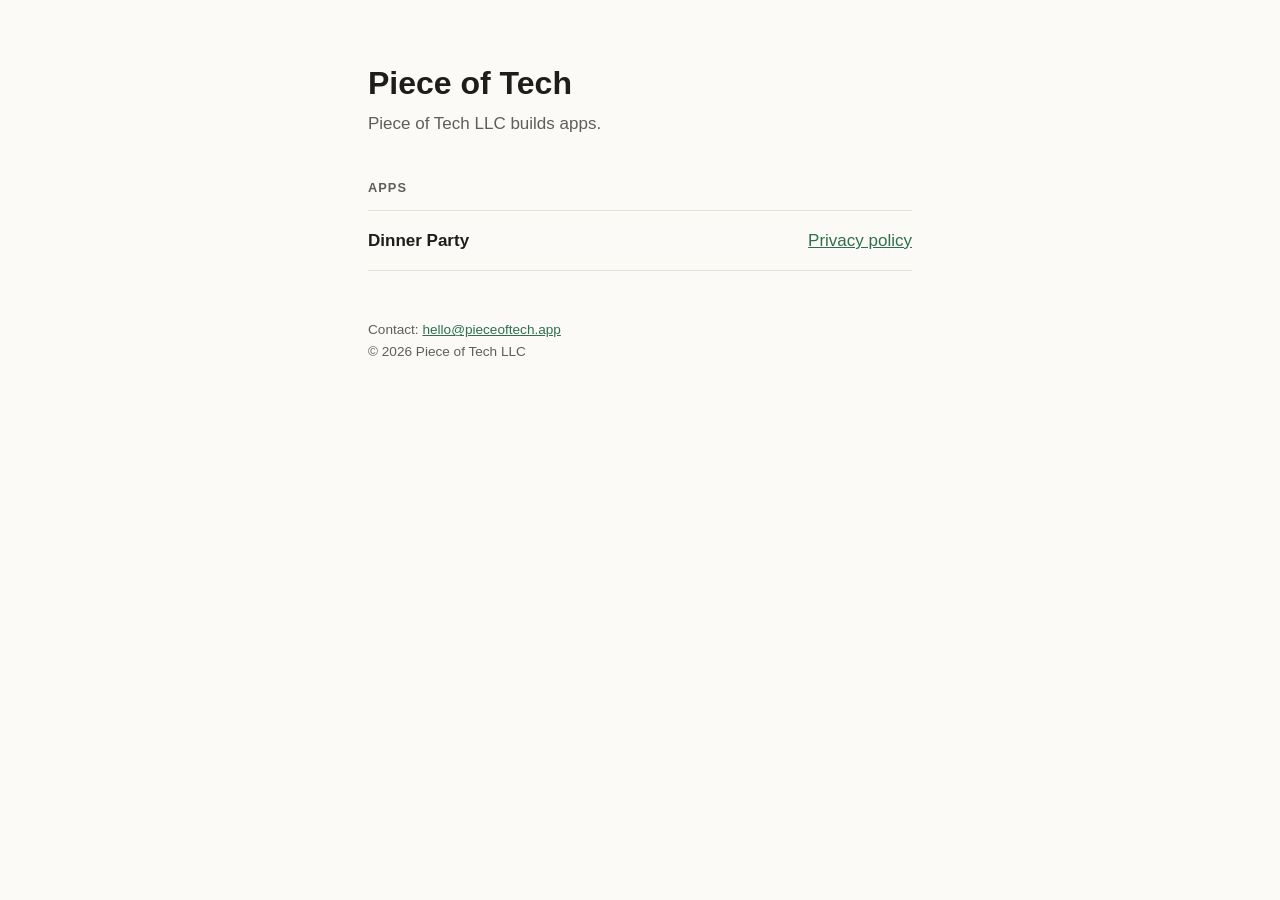
==== index.html @ d7f5ea50 "feat(site): add hello@ contact address Adds the general contact address to the footer now that the m" ====
<!doctype html>
<html lang="en">
<head>
<meta charset="utf-8">
<meta name="viewport" content="width=device-width, initial-scale=1">
<title>Piece of Tech</title>
<meta name="description" content="Piece of Tech LLC builds apps.">
<style>
  :root { --bg:#fbfaf7; --fg:#1d1d1b; --muted:#5f5e5a; --line:#e4e1d9; --accent:#2f6f4e; }
  @media (prefers-color-scheme: dark) {
    :root { --bg:#161715; --fg:#f1efe9; --muted:#a3a198; --line:#2b2c28; --accent:#7fc29c; }
  }
  * { box-sizing: border-box; }
  body { margin:0; background:var(--bg); color:var(--fg);
         font:17px/1.6 -apple-system, BlinkMacSystemFont, "Segoe UI", Roboto, sans-serif; }
  main { max-width:36rem; margin:0 auto; padding:4rem 1rem 3rem; }
  h1 { font-size:2rem; line-height:1.2; margin:0 0 .5rem; }
  p.lead { color:var(--muted); margin:0 0 2.5rem; }
  h2 { font-size:.8rem; letter-spacing:.08em; text-transform:uppercase; color:var(--muted); margin:0 0 .75rem; }
  ul { list-style:none; margin:0; padding:0; border-top:1px solid var(--line); }
  li { padding:1rem 0; border-bottom:1px solid var(--line); display:flex; justify-content:space-between; gap:1rem; flex-wrap:wrap; }
  a { color:var(--accent); }
  .name { font-weight:600; }
  footer { margin-top:3rem; color:var(--muted); font-size:.85rem; }
</style>
</head>
<body>
<main>
  <h1>Piece of Tech</h1>
  <p class="lead">Piece of Tech LLC builds apps.</p>
  <h2>Apps</h2>
  <ul>
    <li><span class="name">Dinner Party</span> <a href="/dinner-party/">Privacy policy</a></li>
  </ul>
  <footer>Contact: <a href="mailto:hello@pieceoftech.app">hello@pieceoftech.app</a><br>&copy; 2026 Piece of Tech LLC</footer>
</main>
</body>
</html>
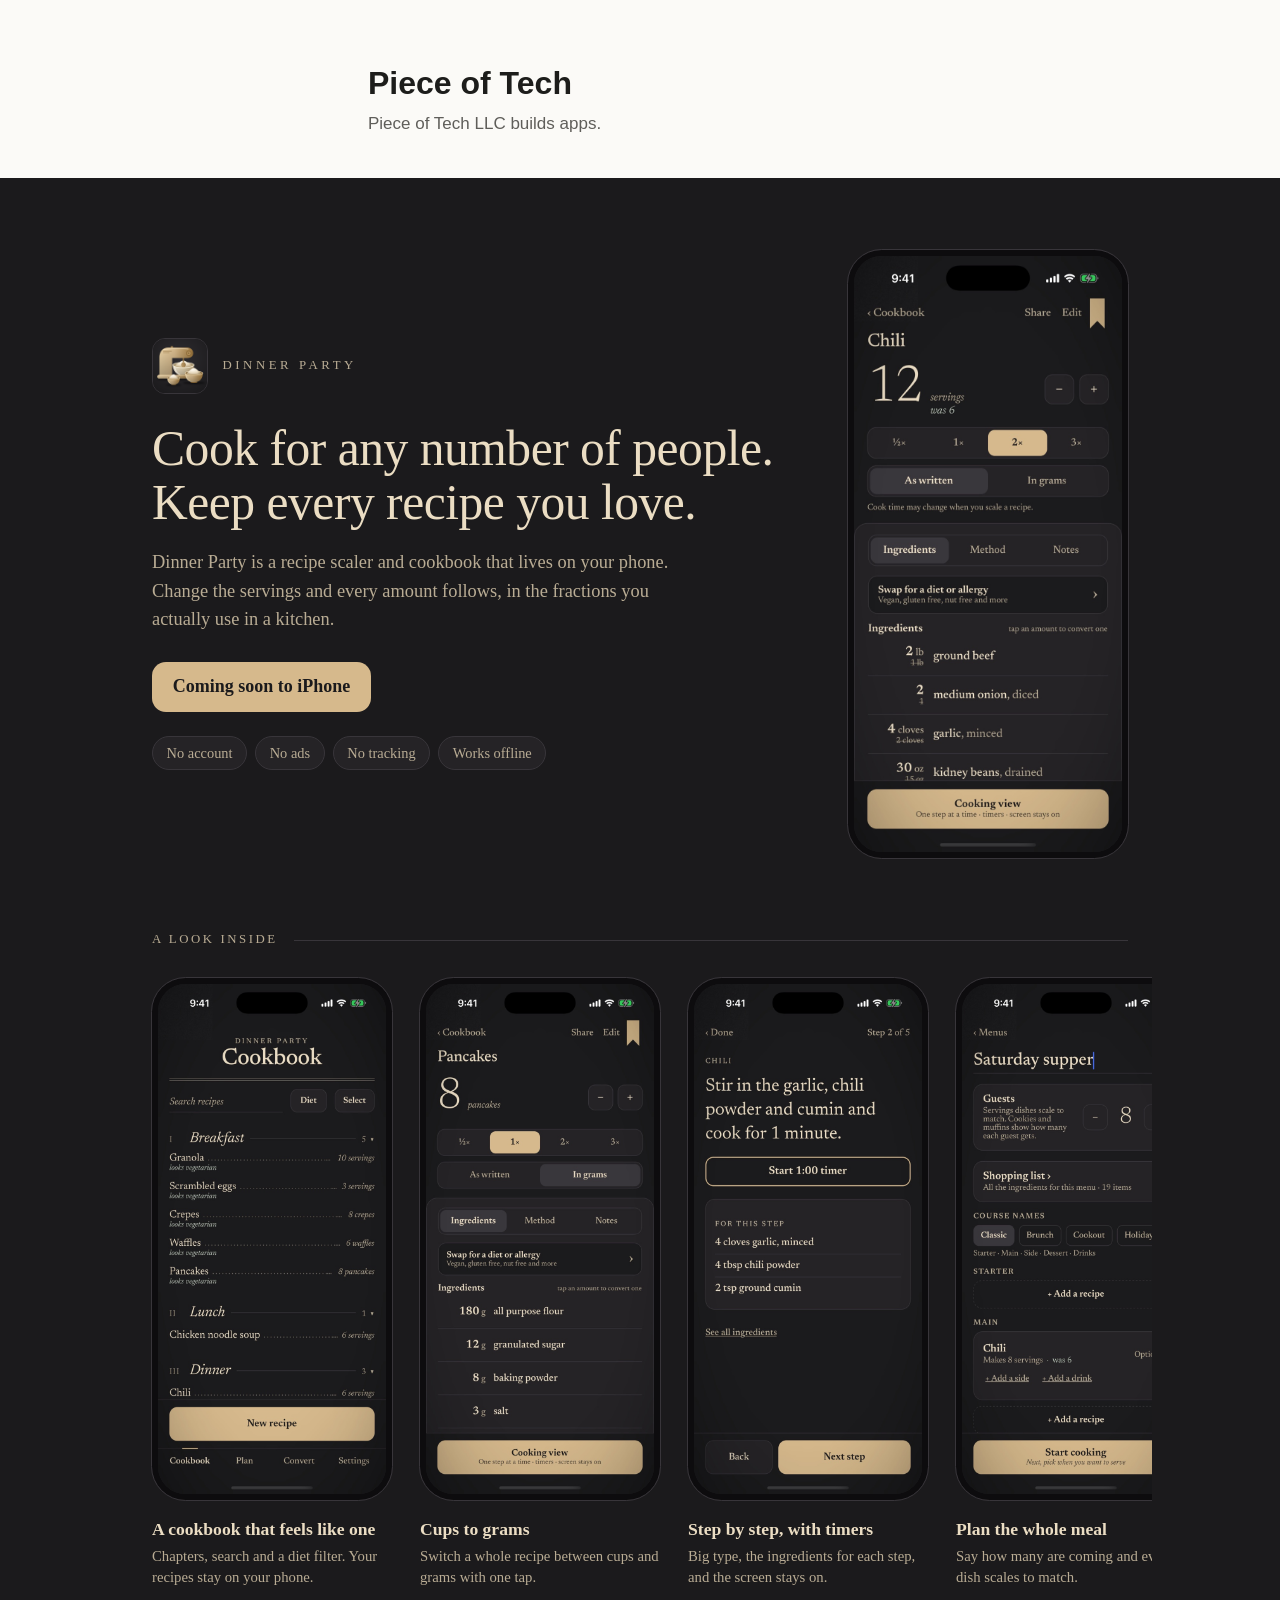
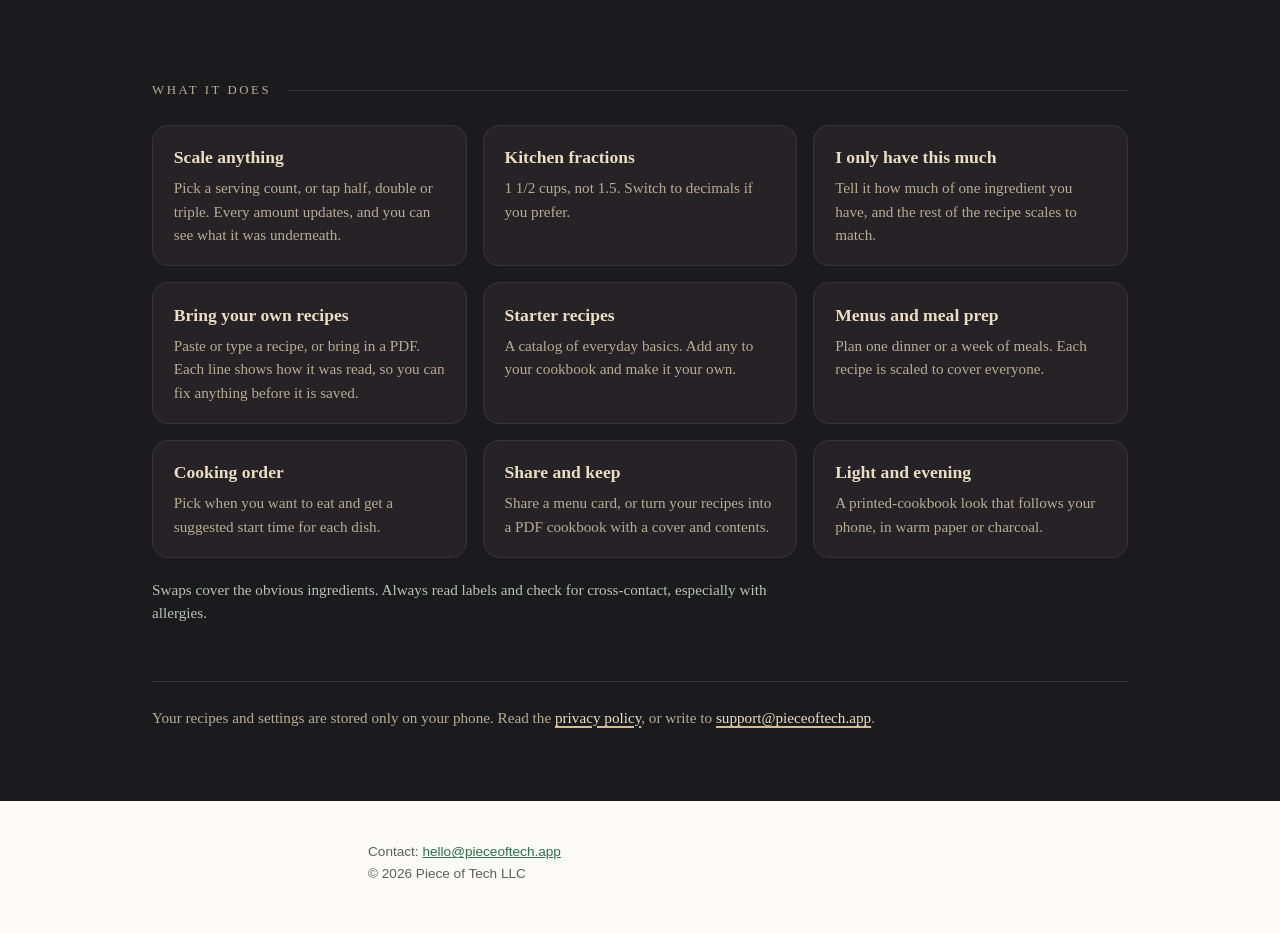
==== commit c20e43a5: "feat(site): add Dinner Party showcase section Give the app a proper home on the front page ahead of " ====
--- a/index.html
+++ b/index.html
@@ -4,7 +4,7 @@
 <meta charset="utf-8">
 <meta name="viewport" content="width=device-width, initial-scale=1">
 <title>Piece of Tech</title>
-<meta name="description" content="Piece of Tech LLC builds apps.">
+<meta name="description" content="Piece of Tech LLC builds apps. Dinner Party is a recipe scaler and cookbook for iPhone, coming soon.">
 <style>
   :root { --bg:#fbfaf7; --fg:#1d1d1b; --muted:#5f5e5a; --line:#e4e1d9; --accent:#2f6f4e; }
   @media (prefers-color-scheme: dark) {
@@ -13,26 +13,147 @@
   * { box-sizing: border-box; }
   body { margin:0; background:var(--bg); color:var(--fg);
          font:17px/1.6 -apple-system, BlinkMacSystemFont, "Segoe UI", Roboto, sans-serif; }
-  main { max-width:36rem; margin:0 auto; padding:4rem 1rem 3rem; }
+  .wrap { max-width:36rem; margin:0 auto; padding:0 1rem; }
+  header.wrap { padding-top:4rem; padding-bottom:2.5rem; }
   h1 { font-size:2rem; line-height:1.2; margin:0 0 .5rem; }
-  p.lead { color:var(--muted); margin:0 0 2.5rem; }
-  h2 { font-size:.8rem; letter-spacing:.08em; text-transform:uppercase; color:var(--muted); margin:0 0 .75rem; }
-  ul { list-style:none; margin:0; padding:0; border-top:1px solid var(--line); }
-  li { padding:1rem 0; border-bottom:1px solid var(--line); display:flex; justify-content:space-between; gap:1rem; flex-wrap:wrap; }
+  p.lead { color:var(--muted); margin:0; }
   a { color:var(--accent); }
-  .name { font-weight:600; }
-  footer { margin-top:3rem; color:var(--muted); font-size:.85rem; }
+  footer.wrap { padding-top:2.5rem; padding-bottom:3rem; color:var(--muted); font-size:.85rem; }
+
+  /* Dinner Party showcase. Always the app's evening palette, to match the screenshots. */
+  .dp { --dp-bg:#1B1A1C; --dp-panel:#252326; --dp-border:#38353A; --dp-ink:#EBDDC3;
+        --dp-muted:#B9AC94; --dp-accent:#D6B98C; --dp-sage:#B7C4B5;
+        background:var(--dp-bg); color:var(--dp-ink);
+        font-family:Newsreader, "Iowan Old Style", "Palatino Linotype", Palatino, Georgia, serif;
+        font-size:18px; line-height:1.55; }
+  .dp-inner { max-width:64rem; margin:0 auto; padding:4.5rem 1.5rem; }
+  .dp a { color:var(--dp-ink); text-decoration-color:var(--dp-accent); text-decoration-thickness:2px; text-underline-offset:3px; }
+  .dp a:focus-visible { outline:2px solid var(--dp-accent); outline-offset:3px; border-radius:3px; }
+
+  .dp-hero { display:grid; grid-template-columns:minmax(0,1fr) auto; gap:3.5rem; align-items:center; }
+  .dp-brand { display:flex; align-items:center; gap:.9rem; margin:0 0 1.75rem; }
+  .dp-brand img { width:56px; height:56px; border-radius:13px; border:1px solid var(--dp-border); display:block; }
+  .dp-brand span { font-size:.8rem; letter-spacing:.28em; text-transform:uppercase; color:var(--dp-muted); }
+  .dp h2 { font-size:clamp(2.1rem, 5vw, 3.1rem); line-height:1.1; font-weight:500; letter-spacing:-.01em; margin:0 0 1.1rem; text-wrap:balance; }
+  .dp-dek { font-size:1.15rem; color:var(--dp-muted); margin:0 0 1.75rem; max-width:34rem; }
+  .dp-soon { display:inline-block; background:var(--dp-accent); color:var(--dp-bg); font-weight:600;
+             border-radius:14px; padding:.7rem 1.3rem; margin:0 0 1.5rem; }
+  .dp-facts { list-style:none; margin:0; padding:0; display:flex; flex-wrap:wrap; gap:.5rem; }
+  .dp-facts li { border:1px solid var(--dp-border); background:var(--dp-panel); border-radius:999px;
+                 padding:.3rem .85rem; font-size:.9rem; color:var(--dp-muted); }
+
+  .phone { margin:0; }
+  .phone img { display:block; width:100%; height:auto; aspect-ratio:720/1565;
+               border-radius:2.1rem; border:6px solid #0d0c0e; outline:1px solid var(--dp-border); background:#0d0c0e; }
+  .dp-hero .phone { width:17.5rem; }
+
+  .dp h3 { font-size:.8rem; letter-spacing:.2em; text-transform:uppercase; font-weight:500; color:var(--dp-muted);
+           margin:4.5rem 0 1.5rem; display:flex; align-items:center; gap:1rem; }
+  .dp h3::after { content:""; flex:1; height:1px; background:var(--dp-border); }
+
+  .dp-shots { display:flex; gap:1.75rem; overflow-x:auto; scroll-snap-type:x mandatory;
+              margin:0 -1.5rem; padding:.25rem 1.5rem 1.25rem; scrollbar-color:var(--dp-border) transparent; }
+  .dp-shots .phone { flex:0 0 15rem; scroll-snap-align:center; }
+  .dp-shots figcaption { margin-top:1rem; }
+  .dp-shots strong { display:block; font-weight:600; font-size:1.1rem; }
+  .dp-shots small { display:block; color:var(--dp-muted); font-size:.92rem; line-height:1.45; margin-top:.2rem; }
+
+  .dp-grid { display:grid; grid-template-columns:repeat(auto-fit, minmax(16rem, 1fr)); gap:1rem; }
+  .dp-card { background:var(--dp-panel); border:1px solid var(--dp-border); border-radius:16px; padding:1.15rem 1.3rem; }
+  .dp-card h4 { font-size:1.1rem; font-weight:600; margin:0 0 .3rem; }
+  .dp-card p { margin:0; color:var(--dp-muted); font-size:.95rem; }
+  .dp-note { color:var(--dp-sage); font-size:.95rem; margin:1.25rem 0 0; max-width:40rem; }
+  .dp-foot { margin:3.5rem 0 0; padding-top:1.5rem; border-top:1px solid var(--dp-border); color:var(--dp-muted); font-size:.95rem; }
+
+  @media (max-width: 760px) {
+    .dp-inner { padding:3.25rem 1.25rem; }
+    .dp-hero { grid-template-columns:1fr; gap:2.5rem; }
+    .dp-hero .phone { width:min(17rem, 78%); margin:0 auto; }
+    .dp-shots { margin:0 -1.25rem; padding-left:1.25rem; padding-right:1.25rem; gap:1.25rem; }
+    .dp-shots .phone { flex-basis:13.5rem; }
+    .dp h3 { margin-top:3.5rem; }
+  }
 </style>
 </head>
 <body>
-<main>
+<header class="wrap">
   <h1>Piece of Tech</h1>
   <p class="lead">Piece of Tech LLC builds apps.</p>
-  <h2>Apps</h2>
-  <ul>
-    <li><span class="name">Dinner Party</span> <a href="/dinner-party/">Privacy policy</a></li>
-  </ul>
-  <footer>Contact: <a href="mailto:hello@pieceoftech.app">hello@pieceoftech.app</a><br>&copy; 2026 Piece of Tech LLC</footer>
-</main>
+</header>
+
+<section class="dp" id="dinner-party" aria-labelledby="dp-title">
+  <div class="dp-inner">
+    <div class="dp-hero">
+      <div>
+        <p class="dp-brand"><img src="assets/dinner-party/icon.png" alt="" width="56" height="56"><span>Dinner Party</span></p>
+        <h2 id="dp-title">Cook for any number of people. Keep every recipe you love.</h2>
+        <p class="dp-dek">Dinner Party is a recipe scaler and cookbook that lives on your phone. Change the servings and every amount follows, in the fractions you actually use in a kitchen.</p>
+        <p class="dp-soon">Coming soon to iPhone</p>
+        <ul class="dp-facts">
+          <li>No account</li>
+          <li>No ads</li>
+          <li>No tracking</li>
+          <li>Works offline</li>
+        </ul>
+      </div>
+      <figure class="phone">
+        <img src="assets/dinner-party/02-scale.jpg" width="720" height="1565"
+             alt="A chili recipe doubled from 6 to 12 servings. Each ingredient shows its new amount with the original amount underneath.">
+      </figure>
+    </div>
+
+    <h3>A look inside</h3>
+    <div class="dp-shots" tabindex="0" role="group" aria-label="Dinner Party screenshots">
+      <figure class="phone">
+        <img loading="lazy" src="assets/dinner-party/01-cookbook.jpg" width="720" height="1565"
+             alt="The Cookbook screen with chapters for Breakfast, Lunch and Dinner and the recipes in each.">
+        <figcaption><strong>A cookbook that feels like one</strong><small>Chapters, search and a diet filter. Your recipes stay on your phone.</small></figcaption>
+      </figure>
+      <figure class="phone">
+        <img loading="lazy" src="assets/dinner-party/03-grams.jpg" width="720" height="1565"
+             alt="A pancake recipe shown in grams: 180 g all purpose flour, 12 g granulated sugar, 8 g baking powder.">
+        <figcaption><strong>Cups to grams</strong><small>Switch a whole recipe between cups and grams with one tap.</small></figcaption>
+      </figure>
+      <figure class="phone">
+        <img loading="lazy" src="assets/dinner-party/04-cook.jpg" width="720" height="1565"
+             alt="Cooking view on step 2 of 5, in large type, with a button to start a one minute timer and the ingredients for that step.">
+        <figcaption><strong>Step by step, with timers</strong><small>Big type, the ingredients for each step, and the screen stays on.</small></figcaption>
+      </figure>
+      <figure class="phone">
+        <img loading="lazy" src="assets/dinner-party/05-menu.jpg" width="720" height="1565"
+             alt="A menu called Saturday supper set for 8 guests, with chili scaled up from 6 servings.">
+        <figcaption><strong>Plan the whole meal</strong><small>Say how many are coming and every dish scales to match.</small></figcaption>
+      </figure>
+      <figure class="phone">
+        <img loading="lazy" src="assets/dinner-party/06-shopping.jpg" width="720" height="1565"
+             alt="A shopping list of 19 items for 8 guests, grouped by aisle, with two items ticked off.">
+        <figcaption><strong>One shopping list</strong><small>Every dish combined and sorted by aisle, with ticks.</small></figcaption>
+      </figure>
+      <figure class="phone">
+        <img loading="lazy" src="assets/dinner-party/07-swaps.jpg" width="720" height="1565"
+             alt="The swap screen with diets such as vegan and gluten free, common allergies, and a reminder to always read labels.">
+        <figcaption><strong>Swaps for diets and allergies</strong><small>Pick a diet or an allergy, then choose each replacement yourself.</small></figcaption>
+      </figure>
+    </div>
+
+    <h3>What it does</h3>
+    <div class="dp-grid">
+      <div class="dp-card"><h4>Scale anything</h4><p>Pick a serving count, or tap half, double or triple. Every amount updates, and you can see what it was underneath.</p></div>
+      <div class="dp-card"><h4>Kitchen fractions</h4><p>1 1/2 cups, not 1.5. Switch to decimals if you prefer.</p></div>
+      <div class="dp-card"><h4>I only have this much</h4><p>Tell it how much of one ingredient you have, and the rest of the recipe scales to match.</p></div>
+      <div class="dp-card"><h4>Bring your own recipes</h4><p>Paste or type a recipe, or bring in a PDF. Each line shows how it was read, so you can fix anything before it is saved.</p></div>
+      <div class="dp-card"><h4>Starter recipes</h4><p>A catalog of everyday basics. Add any to your cookbook and make it your own.</p></div>
+      <div class="dp-card"><h4>Menus and meal prep</h4><p>Plan one dinner or a week of meals. Each recipe is scaled to cover everyone.</p></div>
+      <div class="dp-card"><h4>Cooking order</h4><p>Pick when you want to eat and get a suggested start time for each dish.</p></div>
+      <div class="dp-card"><h4>Share and keep</h4><p>Share a menu card, or turn your recipes into a PDF cookbook with a cover and contents.</p></div>
+      <div class="dp-card"><h4>Light and evening</h4><p>A printed-cookbook look that follows your phone, in warm paper or charcoal.</p></div>
+    </div>
+    <p class="dp-note">Swaps cover the obvious ingredients. Always read labels and check for cross-contact, especially with allergies.</p>
+
+    <p class="dp-foot">Your recipes and settings are stored only on your phone. Read the <a href="/dinner-party/">privacy policy</a>, or write to <a href="mailto:support@pieceoftech.app">support@pieceoftech.app</a>.</p>
+  </div>
+</section>
+
+<footer class="wrap">Contact: <a href="mailto:hello@pieceoftech.app">hello@pieceoftech.app</a><br>&copy; 2026 Piece of Tech LLC</footer>
 </body>
 </html>
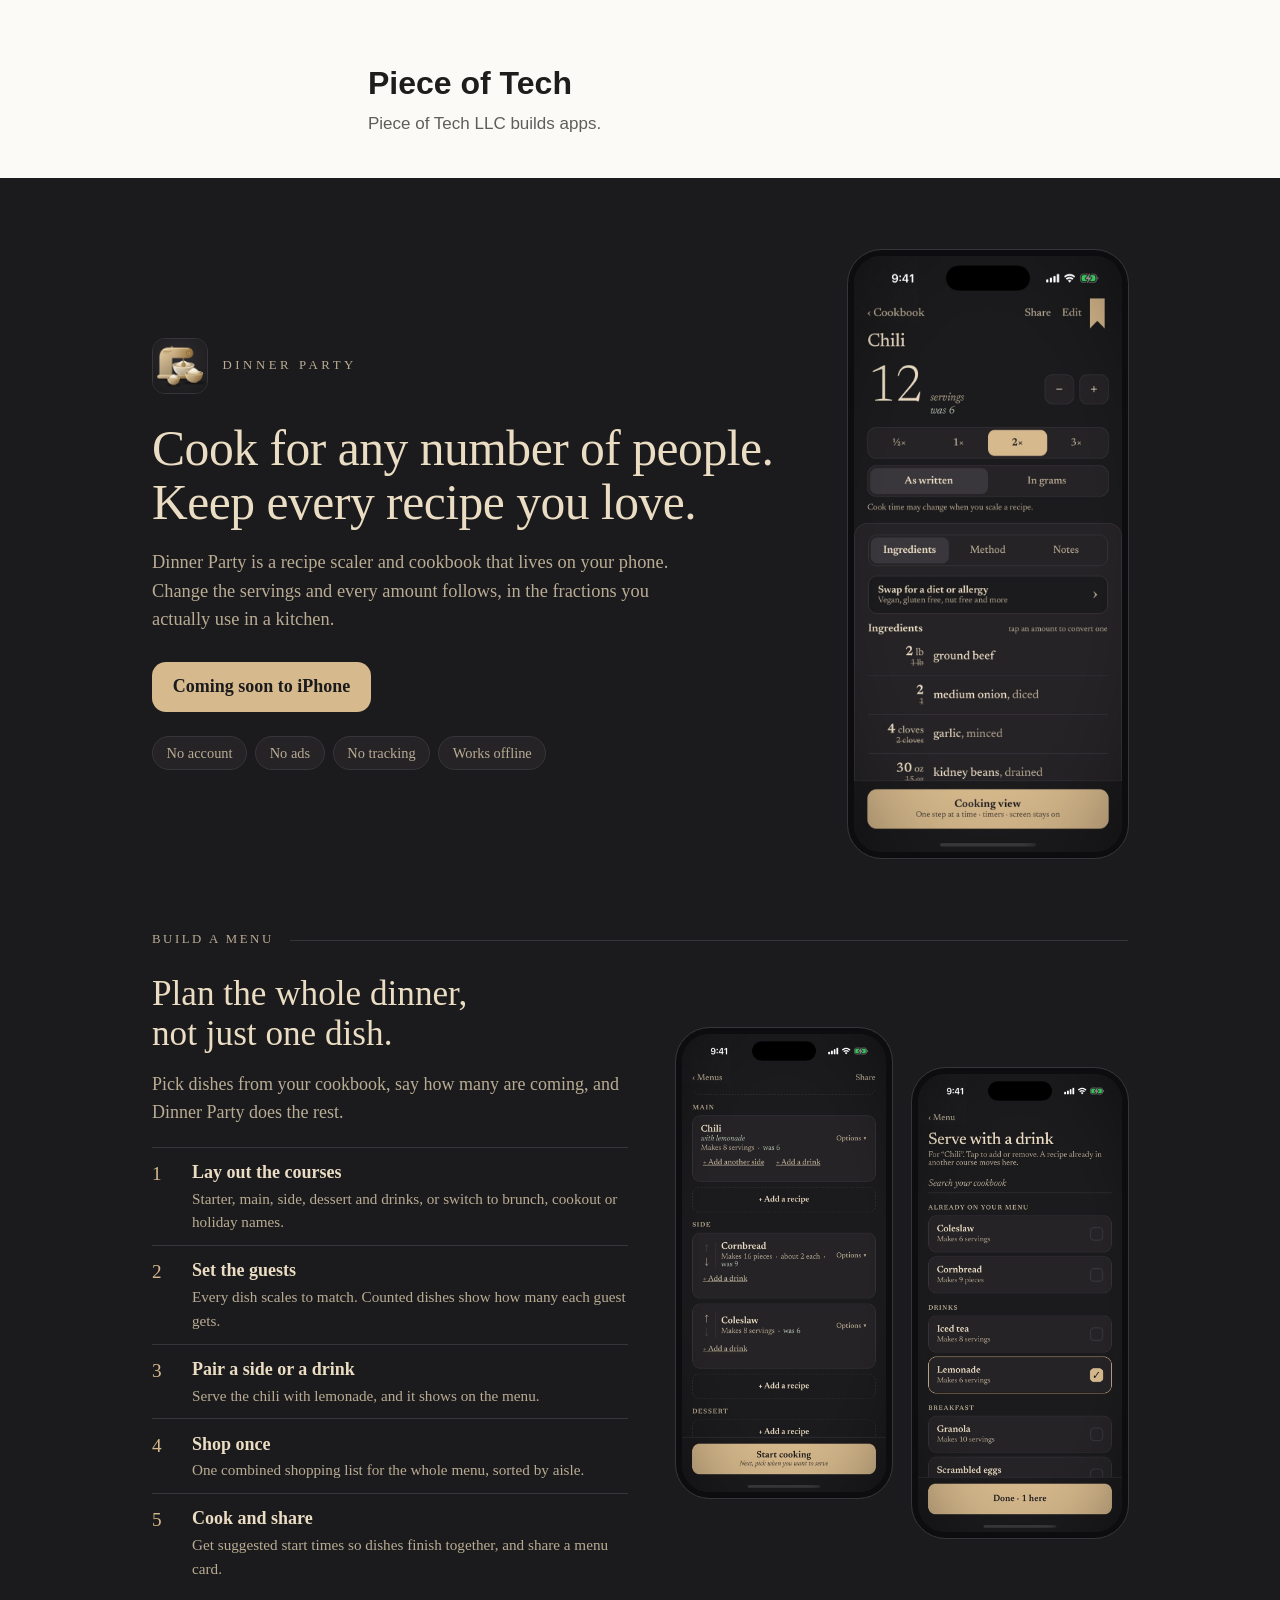
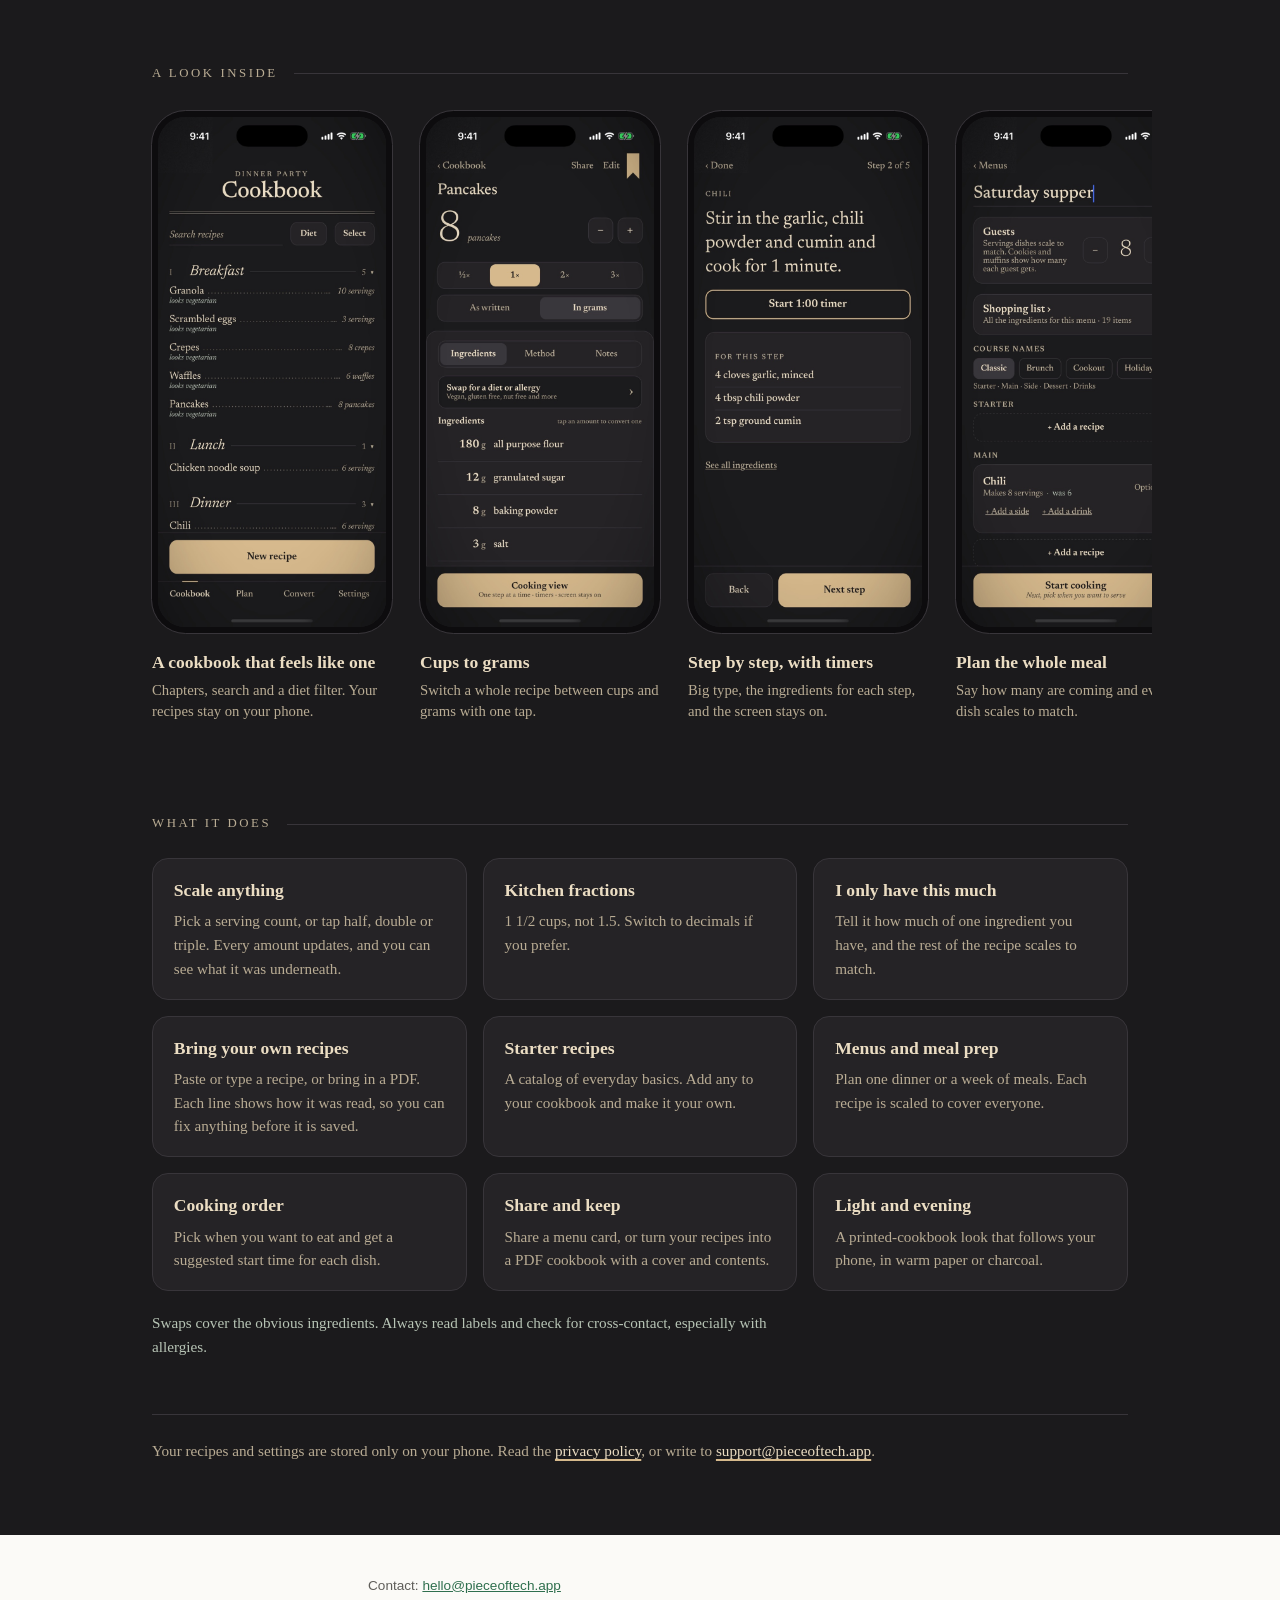
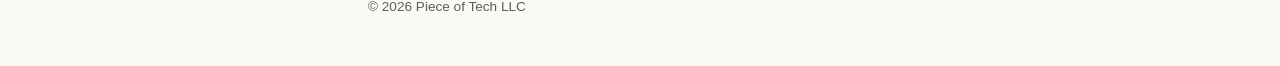
==== commit 2f9cacc6: "feat(site): spotlight menu building in the Dinner Party section Menu building is a headline feature," ====
--- a/index.html
+++ b/index.html
@@ -58,6 +58,23 @@
   .dp-shots strong { display:block; font-weight:600; font-size:1.1rem; }
   .dp-shots small { display:block; color:var(--dp-muted); font-size:.92rem; line-height:1.45; margin-top:.2rem; }
 
+  .dp-menu { display:grid; grid-template-columns:minmax(0,1fr) auto; gap:3rem; align-items:center; }
+  .dp-menu h4 { font-size:clamp(1.6rem, 3.5vw, 2.2rem); line-height:1.15; font-weight:500; margin:0 0 1rem; text-wrap:balance; }
+  .dp-menu p { color:var(--dp-muted); margin:0 0 1.25rem; max-width:32rem; }
+  .dp-menu ol { margin:0; padding:0; list-style:none; counter-reset:step; max-width:32rem; }
+  .dp-menu li { counter-increment:step; display:grid; grid-template-columns:2rem 1fr; gap:.5rem; padding:.7rem 0; border-top:1px solid var(--dp-border); }
+  .dp-menu li::before { content:counter(step); color:var(--dp-accent); font-size:1.2rem; }
+  .dp-menu li strong { font-weight:600; }
+  .dp-menu li span { display:block; color:var(--dp-muted); font-size:.95rem; }
+  .dp-menu-phones { display:flex; gap:1.25rem; }
+  .dp-menu-phones .phone { width:13.5rem; }
+  .dp-menu-phones .phone + .phone { margin-top:2.5rem; }
+  @media (max-width: 900px) {
+    .dp-menu { grid-template-columns:1fr; }
+    .dp-menu-phones { justify-content:center; }
+    .dp-menu-phones .phone { width:min(13.5rem, 46%); }
+  }
+
   .dp-grid { display:grid; grid-template-columns:repeat(auto-fit, minmax(16rem, 1fr)); gap:1rem; }
   .dp-card { background:var(--dp-panel); border:1px solid var(--dp-border); border-radius:16px; padding:1.15rem 1.3rem; }
   .dp-card h4 { font-size:1.1rem; font-weight:600; margin:0 0 .3rem; }
@@ -102,6 +119,31 @@
       </figure>
     </div>
 
+    <h3>Build a menu</h3>
+    <div class="dp-menu">
+      <div>
+        <h4>Plan the whole dinner, not just one dish.</h4>
+        <p>Pick dishes from your cookbook, say how many are coming, and Dinner Party does the rest.</p>
+        <ol>
+          <li><div><strong>Lay out the courses</strong><span>Starter, main, side, dessert and drinks, or switch to brunch, cookout or holiday names.</span></div></li>
+          <li><div><strong>Set the guests</strong><span>Every dish scales to match. Counted dishes show how many each guest gets.</span></div></li>
+          <li><div><strong>Pair a side or a drink</strong><span>Serve the chili with lemonade, and it shows on the menu.</span></div></li>
+          <li><div><strong>Shop once</strong><span>One combined shopping list for the whole menu, sorted by aisle.</span></div></li>
+          <li><div><strong>Cook and share</strong><span>Get suggested start times so dishes finish together, and share a menu card.</span></div></li>
+        </ol>
+      </div>
+      <div class="dp-menu-phones">
+        <figure class="phone">
+          <img loading="lazy" src="assets/dinner-party/08-courses.jpg" width="720" height="1565"
+               alt="A menu with chili served with lemonade as the main, and cornbread and coleslaw as sides, each scaled for 8 guests.">
+        </figure>
+        <figure class="phone">
+          <img loading="lazy" src="assets/dinner-party/09-pair.jpg" width="720" height="1565"
+               alt="The Serve with a drink screen for chili, with lemonade ticked.">
+        </figure>
+      </div>
+    </div>
+
     <h3>A look inside</h3>
     <div class="dp-shots" tabindex="0" role="group" aria-label="Dinner Party screenshots">
       <figure class="phone">
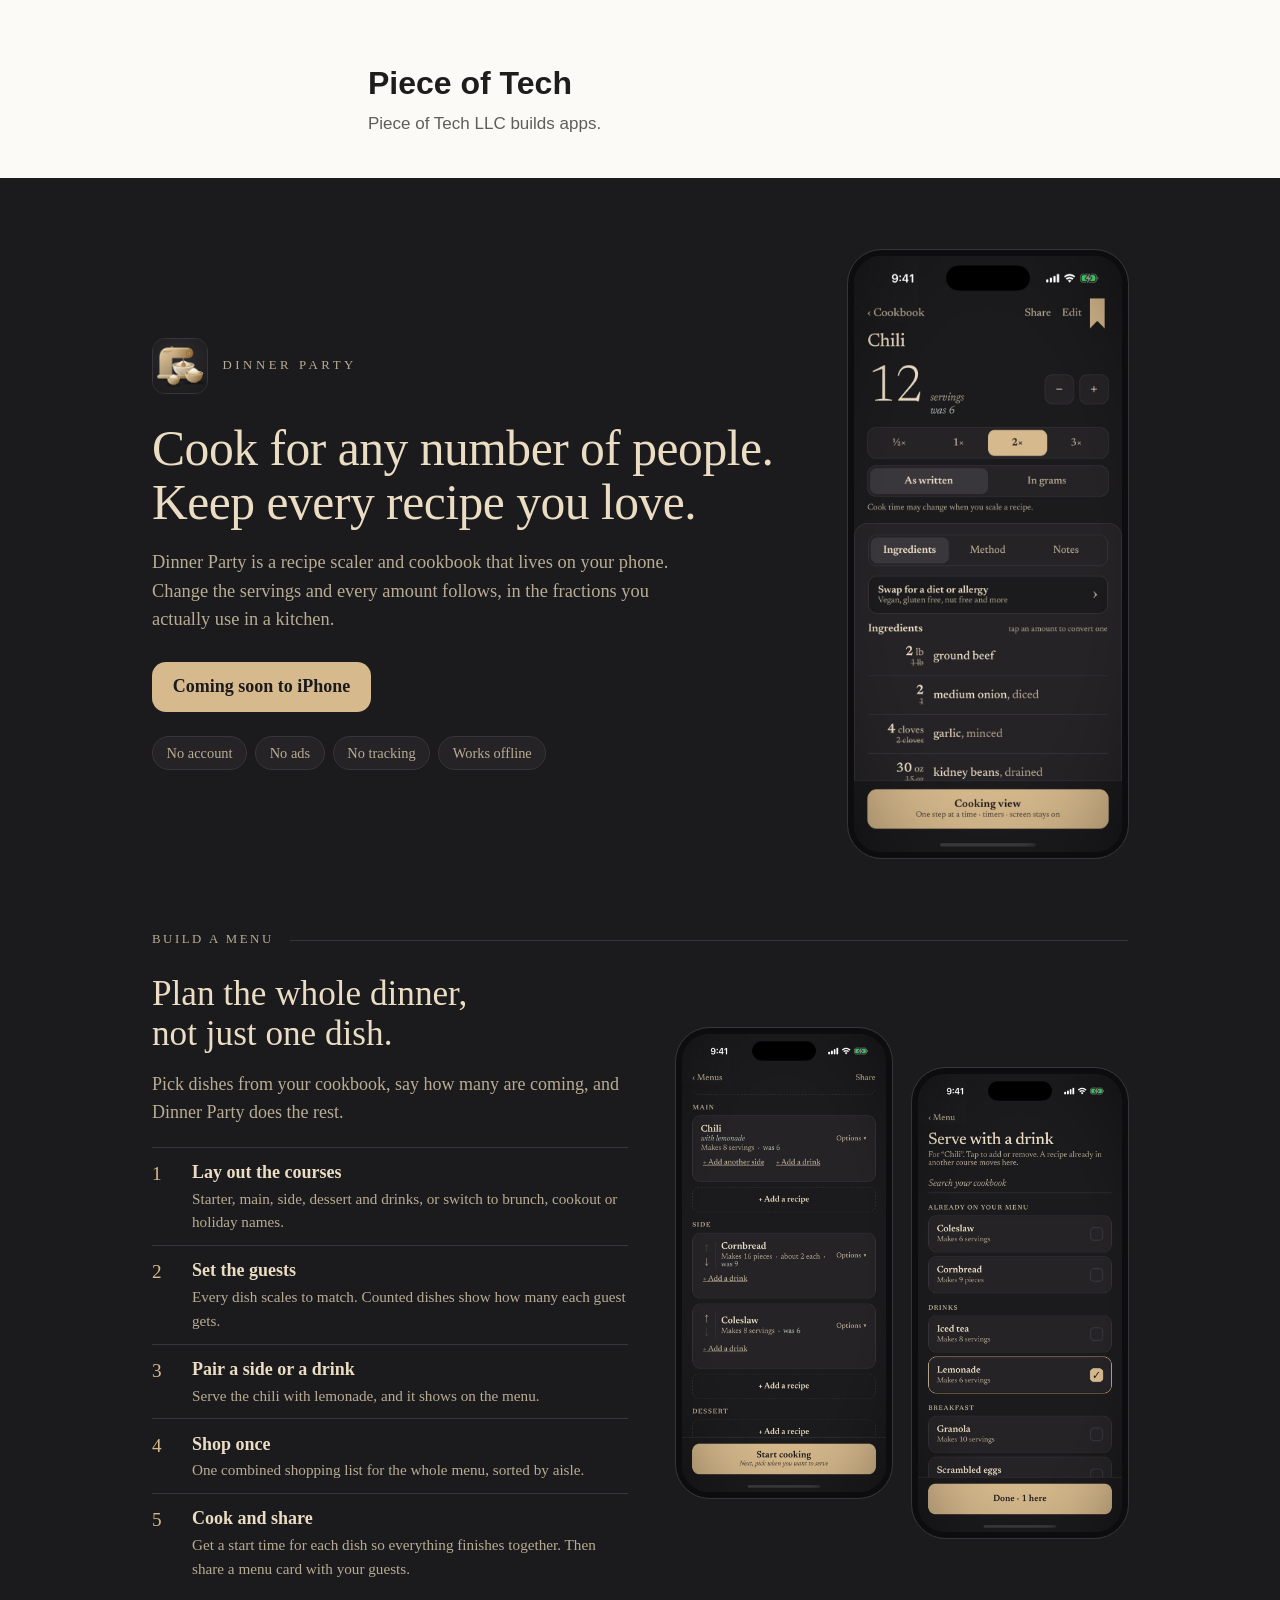
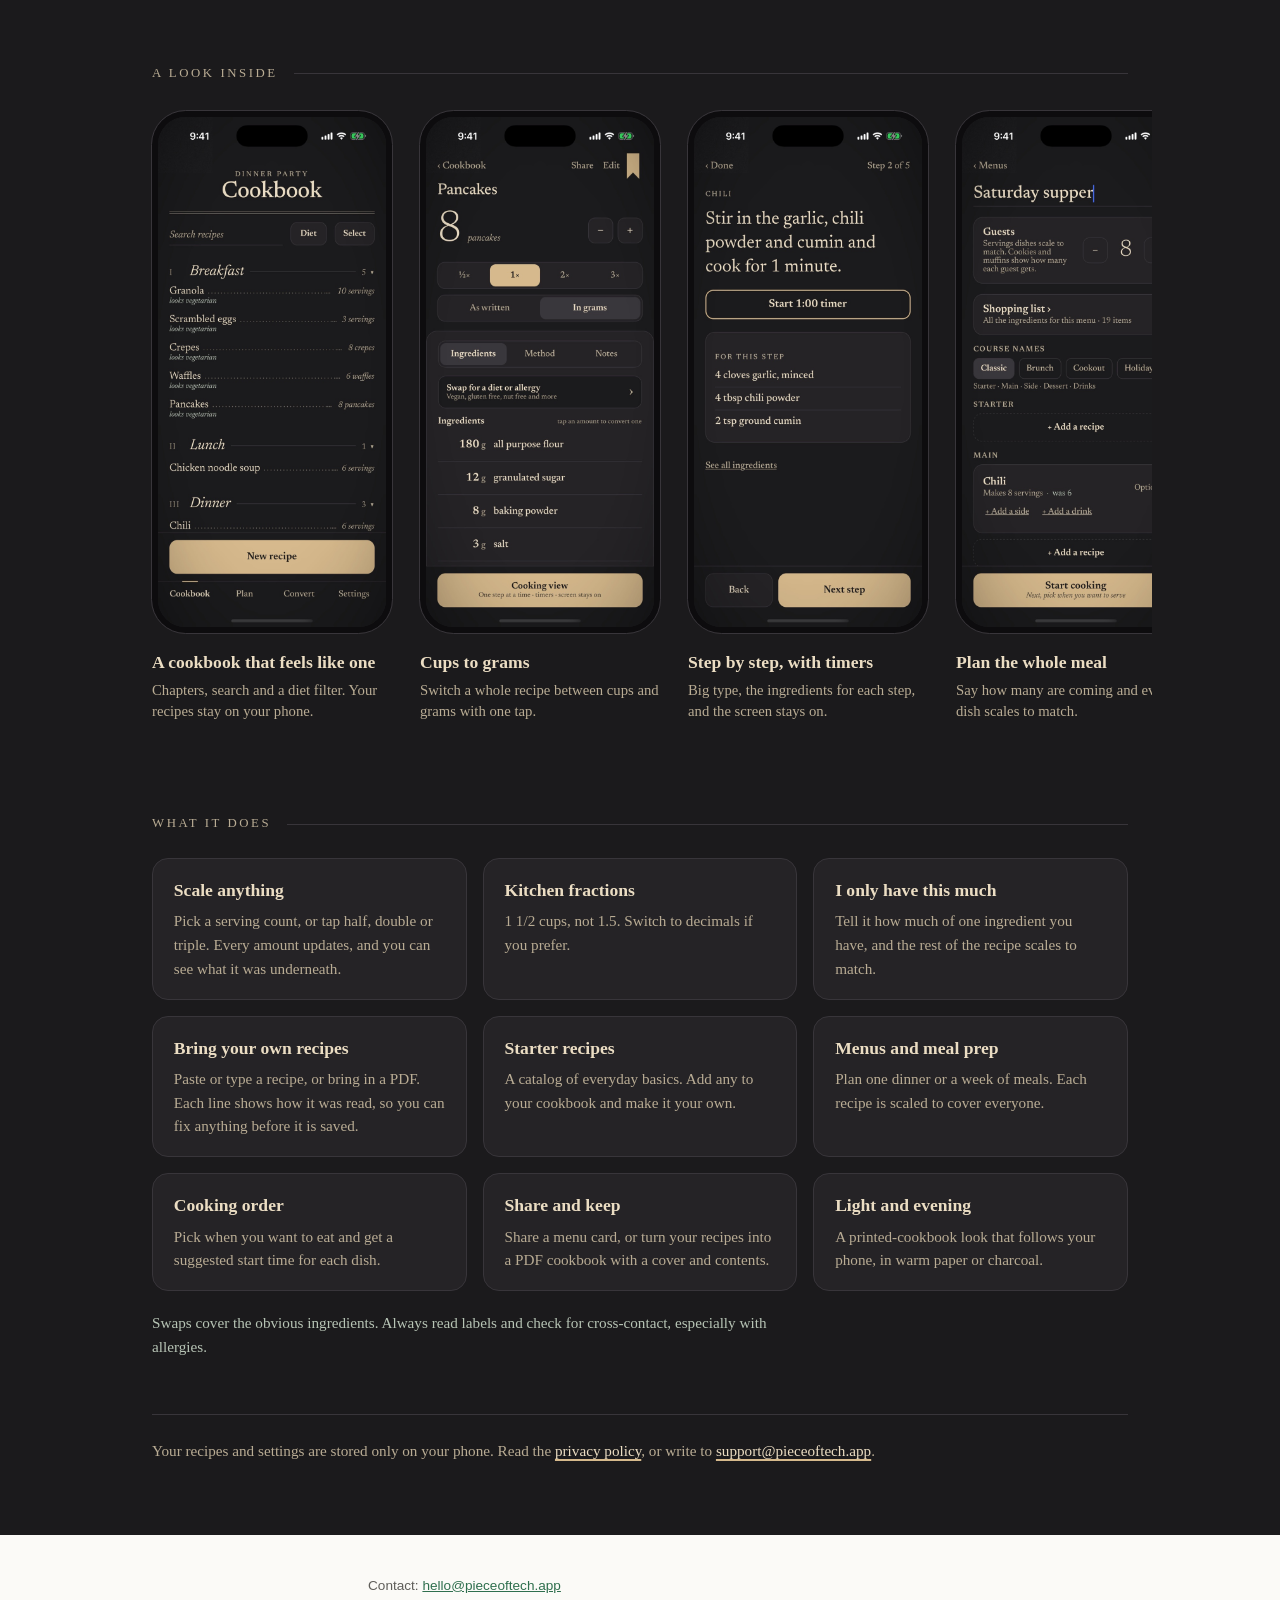
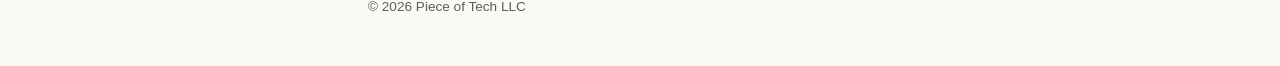
==== commit 3b13ab8f: "fix(site): reword the cook and share step so it reads clearly The comma made it sound like the dishe" ====
--- a/index.html
+++ b/index.html
@@ -129,7 +129,7 @@
           <li><div><strong>Set the guests</strong><span>Every dish scales to match. Counted dishes show how many each guest gets.</span></div></li>
           <li><div><strong>Pair a side or a drink</strong><span>Serve the chili with lemonade, and it shows on the menu.</span></div></li>
           <li><div><strong>Shop once</strong><span>One combined shopping list for the whole menu, sorted by aisle.</span></div></li>
-          <li><div><strong>Cook and share</strong><span>Get suggested start times so dishes finish together, and share a menu card.</span></div></li>
+          <li><div><strong>Cook and share</strong><span>Get a start time for each dish so everything finishes together. Then share a menu card with your guests.</span></div></li>
         </ol>
       </div>
       <div class="dp-menu-phones">
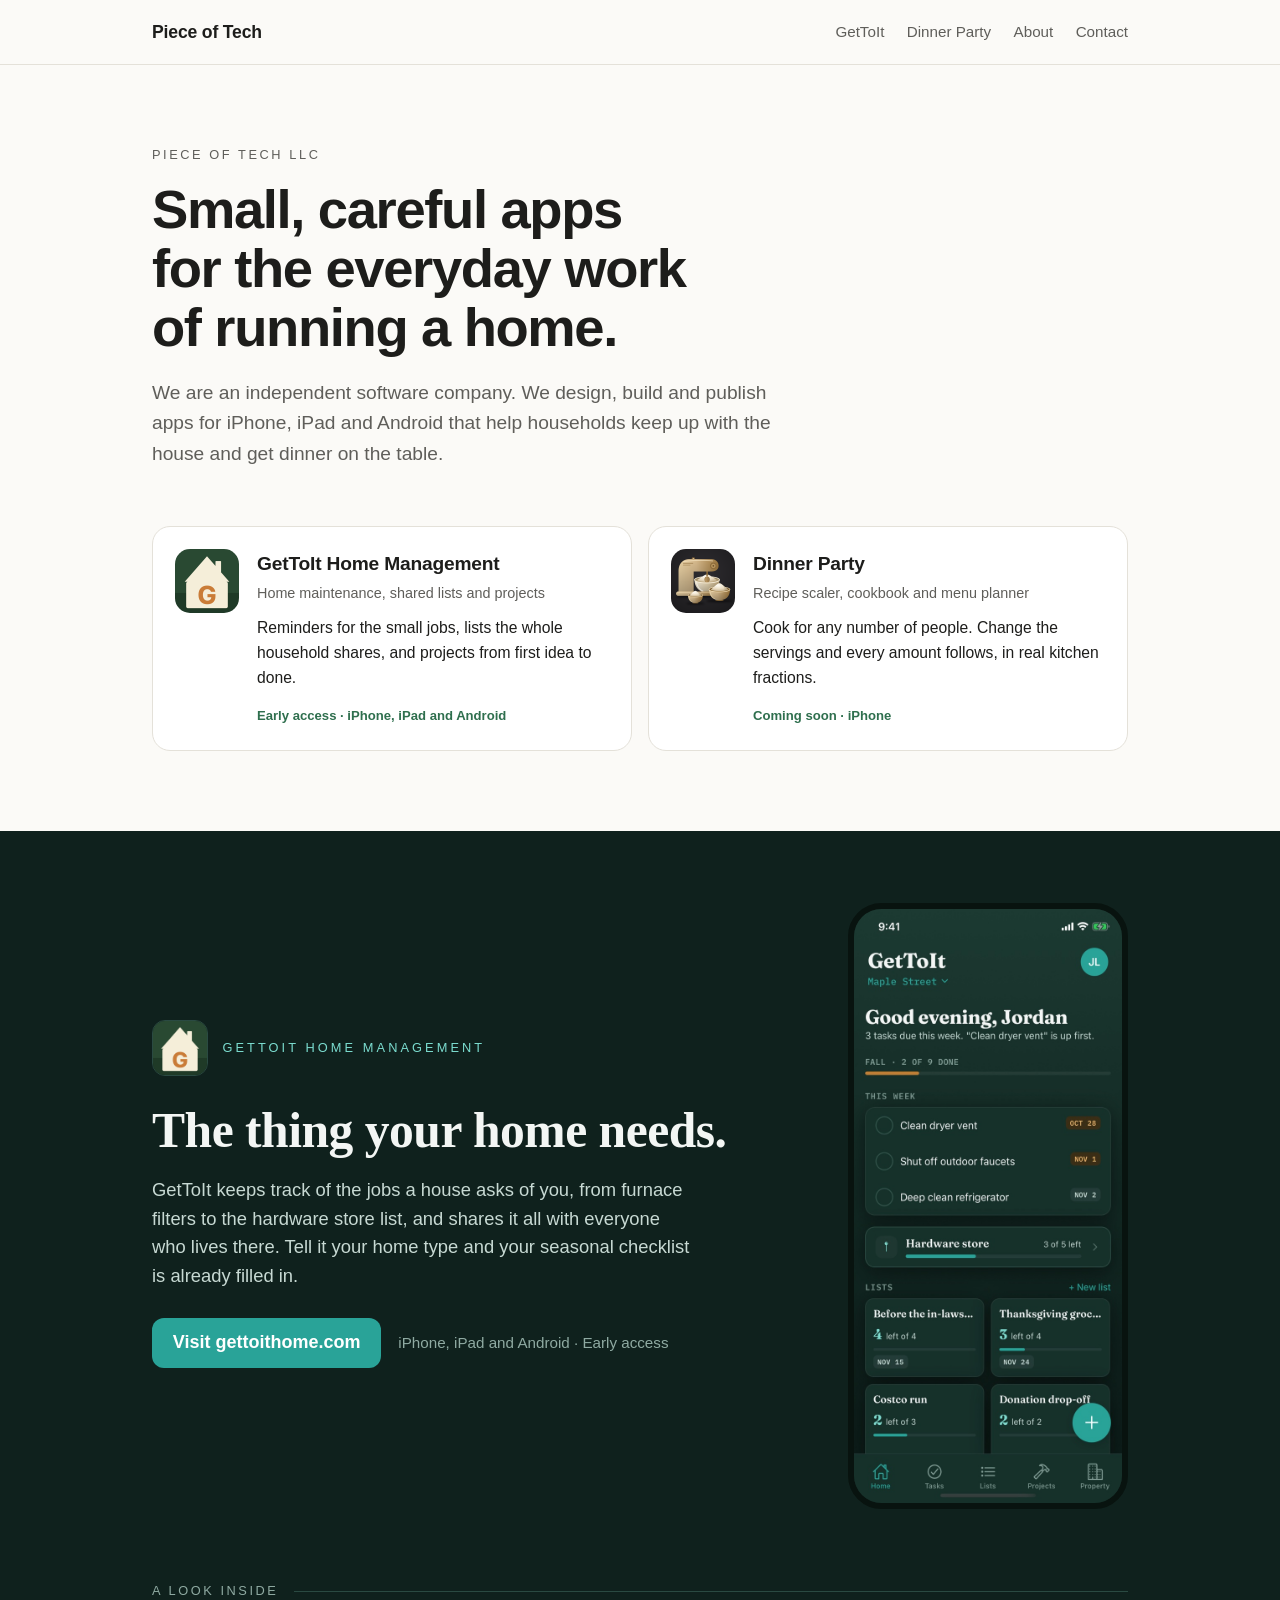
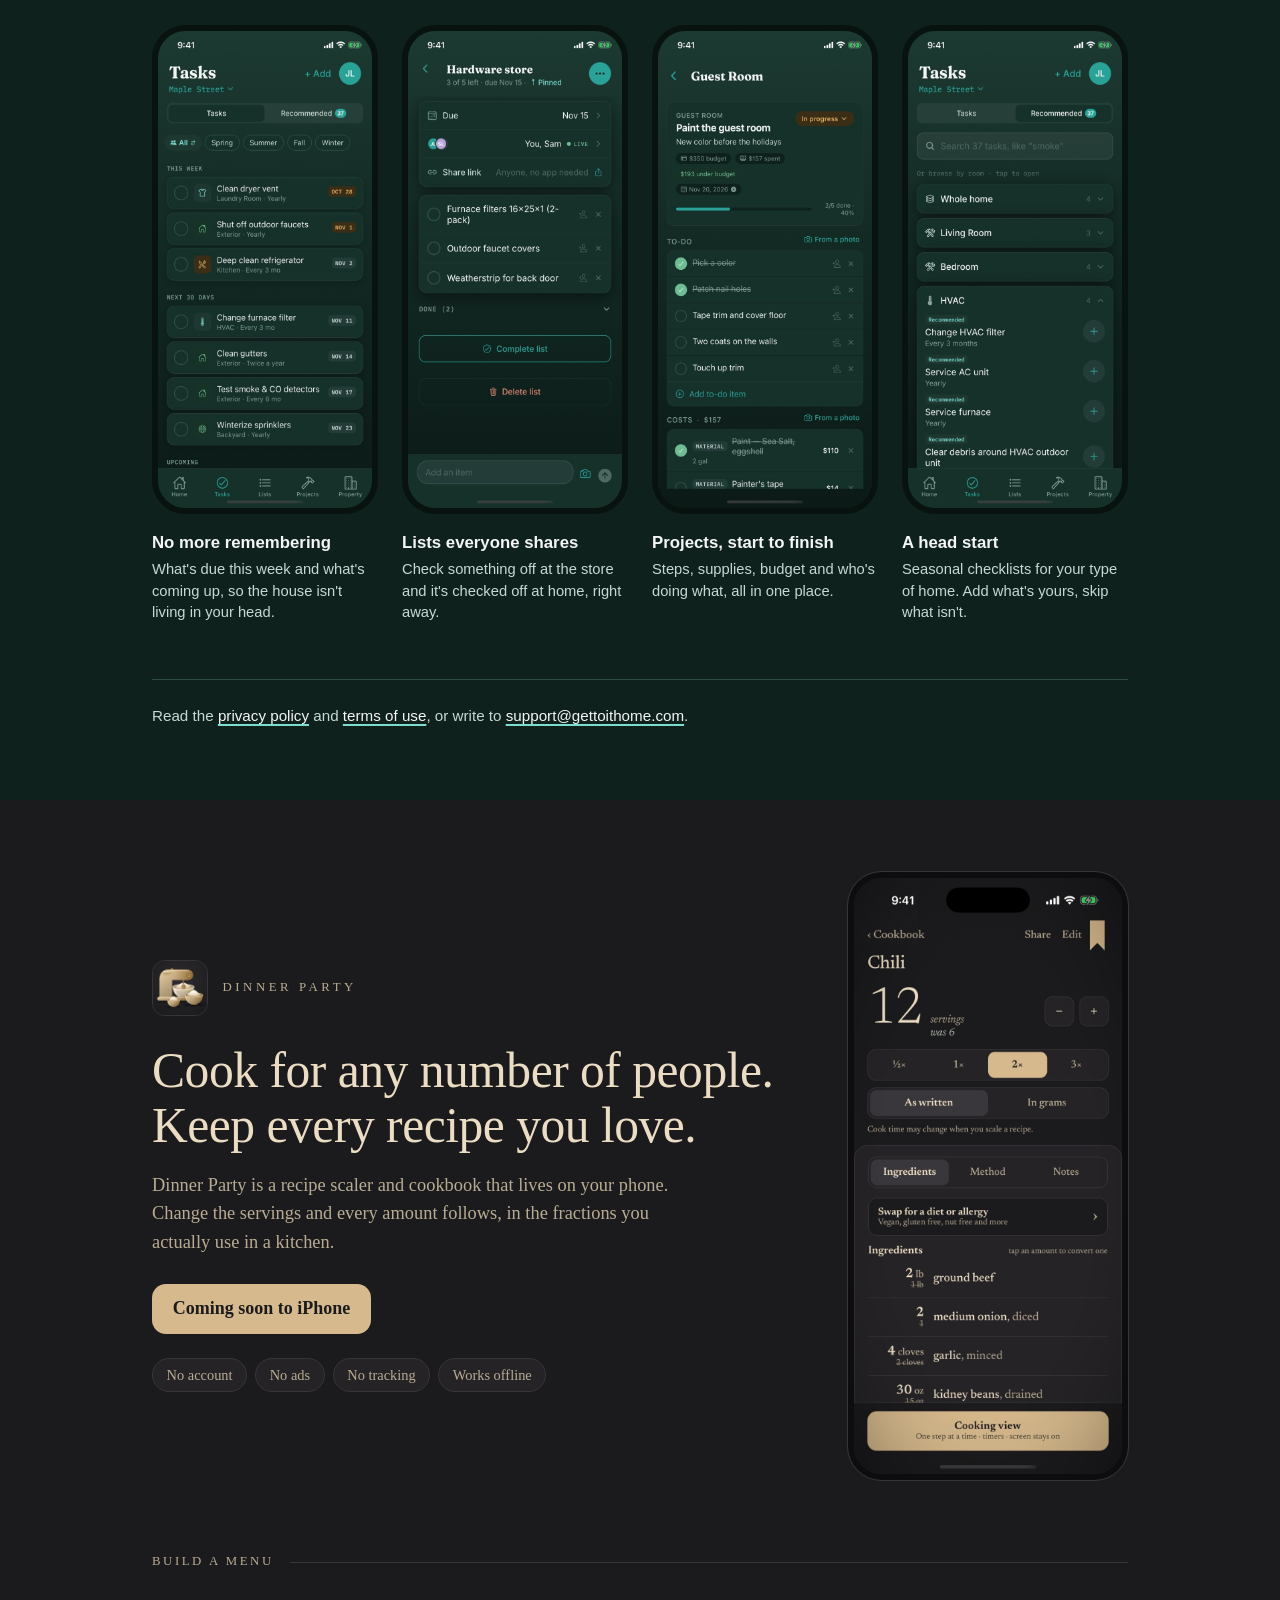
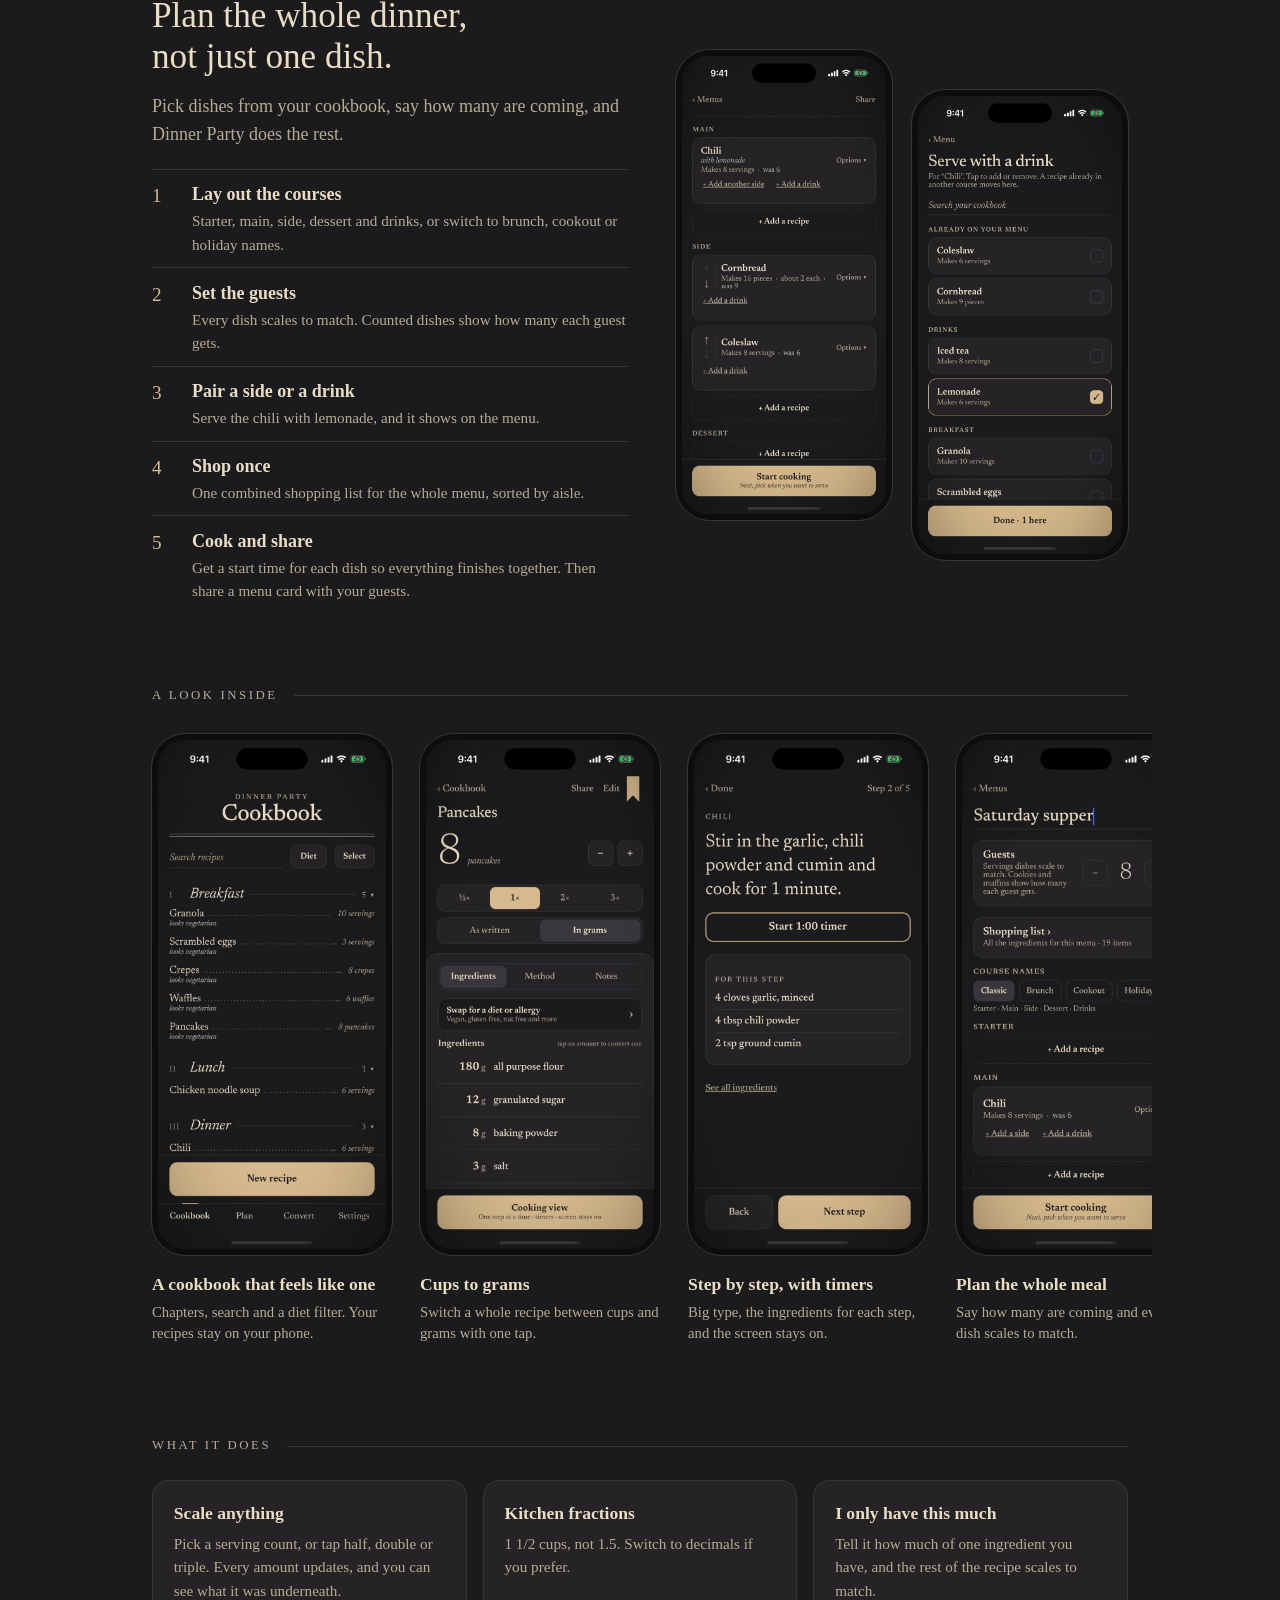
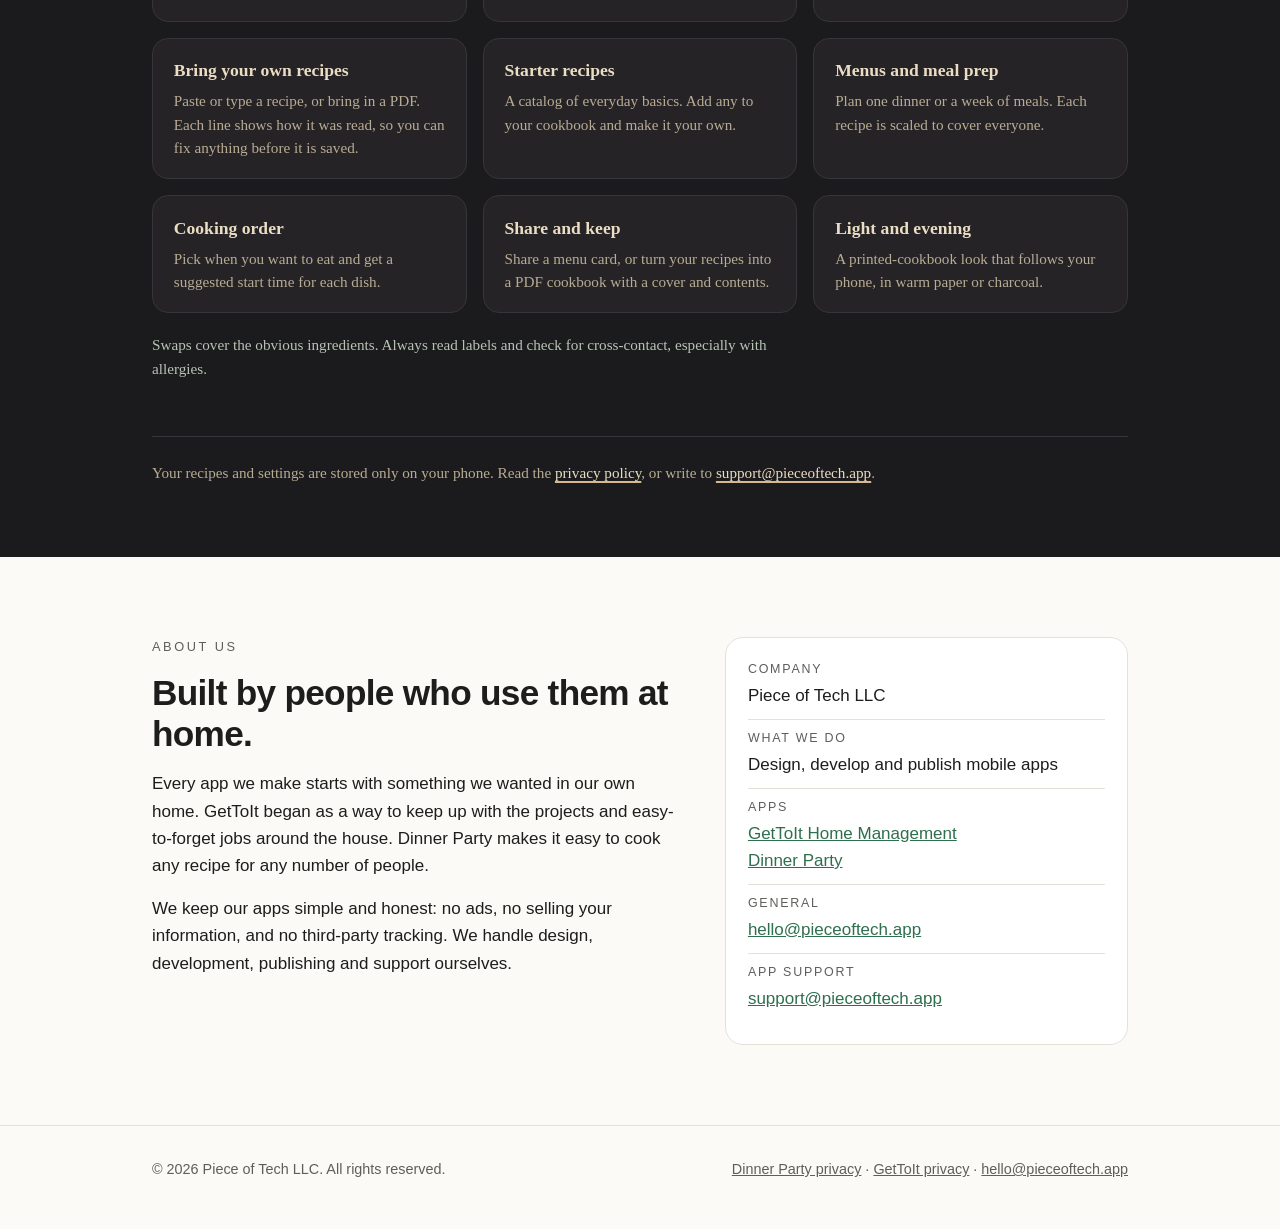
==== commit 2e8ad4e8: "feat(site): turn the page into a Piece of Tech company home page Apple's move of the developer accou" ====
--- a/index.html
+++ b/index.html
@@ -3,22 +3,102 @@
 <head>
 <meta charset="utf-8">
 <meta name="viewport" content="width=device-width, initial-scale=1">
-<title>Piece of Tech</title>
-<meta name="description" content="Piece of Tech LLC builds apps. Dinner Party is a recipe scaler and cookbook for iPhone, coming soon.">
+<title>Piece of Tech LLC · Apps for life at home</title>
+<meta name="description" content="Piece of Tech LLC is an independent software company that designs, builds and publishes apps for iPhone, iPad and Android, including GetToIt Home Management and Dinner Party.">
+<meta property="og:title" content="Piece of Tech LLC">
+<meta property="og:description" content="An independent software company making GetToIt Home Management and Dinner Party.">
+<meta property="og:url" content="https://pieceoftech.app/">
+<meta property="og:type" content="website">
+<link rel="canonical" href="https://pieceoftech.app/">
 <style>
-  :root { --bg:#fbfaf7; --fg:#1d1d1b; --muted:#5f5e5a; --line:#e4e1d9; --accent:#2f6f4e; }
+  :root { --bg:#fbfaf7; --fg:#1d1d1b; --muted:#5f5e5a; --line:#e4e1d9; --panel:#ffffff; --accent:#2f6f4e; }
   @media (prefers-color-scheme: dark) {
-    :root { --bg:#161715; --fg:#f1efe9; --muted:#a3a198; --line:#2b2c28; --accent:#7fc29c; }
+    :root { --bg:#161715; --fg:#f1efe9; --muted:#a3a198; --line:#2b2c28; --panel:#1e1f1c; --accent:#7fc29c; }
   }
   * { box-sizing: border-box; }
+  html { scroll-behavior:smooth; }
   body { margin:0; background:var(--bg); color:var(--fg);
          font:17px/1.6 -apple-system, BlinkMacSystemFont, "Segoe UI", Roboto, sans-serif; }
-  .wrap { max-width:36rem; margin:0 auto; padding:0 1rem; }
-  header.wrap { padding-top:4rem; padding-bottom:2.5rem; }
-  h1 { font-size:2rem; line-height:1.2; margin:0 0 .5rem; }
-  p.lead { color:var(--muted); margin:0; }
   a { color:var(--accent); }
-  footer.wrap { padding-top:2.5rem; padding-bottom:3rem; color:var(--muted); font-size:.85rem; }
+  a:focus-visible { outline:2px solid var(--accent); outline-offset:3px; border-radius:3px; }
+  .wrap { max-width:64rem; margin:0 auto; padding:0 1.5rem; }
+
+  /* Company header and intro */
+  .top { border-bottom:1px solid var(--line); }
+  .top .wrap { display:flex; align-items:center; justify-content:space-between; gap:1rem; min-height:4rem; flex-wrap:wrap; }
+  .wordmark { font-weight:700; font-size:1.1rem; letter-spacing:-.01em; color:var(--fg); text-decoration:none; }
+  .top nav { display:flex; gap:1.4rem; flex-wrap:wrap; font-size:.95rem; }
+  .top nav a { color:var(--muted); text-decoration:none; }
+  .top nav a:hover { color:var(--fg); }
+
+  .intro { padding-top:5rem; padding-bottom:3.5rem; }
+  .eyebrow { font-size:.8rem; letter-spacing:.2em; text-transform:uppercase; color:var(--muted); margin:0 0 1rem; }
+  .intro h1 { font-size:clamp(2.2rem, 5.5vw, 3.4rem); line-height:1.08; letter-spacing:-.025em; font-weight:700; margin:0 0 1.25rem; max-width:44rem; text-wrap:balance; }
+  .intro .lead { font-size:1.2rem; color:var(--muted); margin:0; max-width:40rem; }
+
+  .apps { display:grid; grid-template-columns:repeat(auto-fit, minmax(18rem, 1fr)); gap:1rem; padding-bottom:5rem; }
+  .app-card { display:grid; grid-template-columns:auto 1fr; gap:1.1rem; align-items:start; text-decoration:none; color:var(--fg);
+              background:var(--panel); border:1px solid var(--line); border-radius:18px; padding:1.4rem; transition:border-color .15s; }
+  .app-card:hover { border-color:var(--accent); }
+  .app-card img { width:64px; height:64px; border-radius:15px; display:block; }
+  .app-card h2 { font-size:1.2rem; margin:0 0 .15rem; letter-spacing:-.01em; }
+  .app-card .kind { color:var(--muted); font-size:.9rem; margin:0 0 .6rem; }
+  .app-card p { margin:0; font-size:.98rem; }
+  .app-card .status { display:inline-block; margin-top:.9rem; font-size:.82rem; font-weight:600; color:var(--accent); }
+
+  /* About and footer */
+  .about { padding-top:5rem; padding-bottom:5rem; }
+  .about-grid { display:grid; grid-template-columns:minmax(0,1.3fr) minmax(0,1fr); gap:3rem; }
+  .about h2 { font-size:clamp(1.7rem, 3.5vw, 2.2rem); letter-spacing:-.02em; line-height:1.15; margin:0 0 1rem; }
+  .about p { margin:0 0 1rem; max-width:36rem; }
+  .facts { margin:0; padding:1.4rem; background:var(--panel); border:1px solid var(--line); border-radius:18px; }
+  .facts div { padding:.6rem 0; border-top:1px solid var(--line); }
+  .facts div:first-child { border-top:0; padding-top:0; }
+  .facts dt { font-size:.78rem; letter-spacing:.14em; text-transform:uppercase; color:var(--muted); }
+  .facts dd { margin:.1rem 0 0; }
+  footer { border-top:1px solid var(--line); padding:2rem 0 3rem; color:var(--muted); font-size:.9rem; }
+  footer .wrap { display:flex; justify-content:space-between; gap:1rem 2rem; flex-wrap:wrap; }
+  footer a { color:var(--muted); }
+  @media (max-width: 760px) {
+    .intro { padding-top:3.5rem; padding-bottom:2.5rem; }
+    .about-grid { grid-template-columns:1fr; gap:2rem; }
+  }
+
+  /* GetToIt showcase. Uses the app's own ink and teal palette. */
+  .gt { --gt-bg:#0F211D; --gt-panel:#16302A; --gt-border:#2A4A42; --gt-ink:#F3F6F4;
+        --gt-muted:#C7D9D3; --gt-soft:#8FAAA2; --gt-accent:#7BDCCF; --gt-teal:#29A398;
+        background:var(--gt-bg); color:var(--gt-ink); font-size:18px; line-height:1.55; }
+  .gt-inner { max-width:64rem; margin:0 auto; padding:4.5rem 1.5rem; }
+  .gt a { color:var(--gt-ink); text-decoration-color:var(--gt-accent); text-decoration-thickness:2px; text-underline-offset:3px; }
+  .gt a:focus-visible { outline:2px solid var(--gt-accent); }
+  .gt-hero { display:grid; grid-template-columns:minmax(0,1fr) auto; gap:3.5rem; align-items:center; }
+  .gt-brand { display:flex; align-items:center; gap:.9rem; margin:0 0 1.75rem; }
+  .gt-brand img { width:56px; height:56px; border-radius:13px; border:1px solid var(--gt-border); display:block; }
+  .gt-brand span { font-size:.8rem; letter-spacing:.24em; text-transform:uppercase; color:var(--gt-accent); }
+  .gt h2 { font-family:"Iowan Old Style", "Palatino Linotype", Palatino, Georgia, serif; font-size:clamp(2.1rem, 5vw, 3.1rem);
+           line-height:1.1; font-weight:600; letter-spacing:-.01em; margin:0 0 1.1rem; text-wrap:balance; }
+  .gt-dek { font-size:1.15rem; color:var(--gt-muted); margin:0 0 1.75rem; max-width:34rem; }
+  .gt-cta { display:inline-block; background:var(--gt-teal); color:#fff !important; font-weight:600; text-decoration:none;
+            border-radius:12px; padding:.7rem 1.3rem; margin:0 .75rem 1.5rem 0; }
+  .gt-cta:hover { background:#0E5C57; }
+  .gt-plat { color:var(--gt-soft); font-size:.95rem; }
+  .gt .phone img { border-color:#08130f; background:#08130f; outline-color:var(--gt-border); aspect-ratio:640/1385; }
+  .gt-hero .phone { width:17.5rem; }
+  .gt h3 { font-size:.8rem; letter-spacing:.2em; text-transform:uppercase; font-weight:500; color:var(--gt-soft);
+           margin:4.5rem 0 1.5rem; display:flex; align-items:center; gap:1rem; }
+  .gt h3::after { content:""; flex:1; height:1px; background:var(--gt-border); }
+  .gt-shots { display:grid; grid-template-columns:repeat(4, minmax(0,1fr)); gap:1.5rem; }
+  .gt-shots figcaption { margin-top:1rem; }
+  .gt-shots strong { display:block; font-weight:600; font-size:1.05rem; }
+  .gt-shots small { display:block; color:var(--gt-muted); font-size:.92rem; line-height:1.45; margin-top:.2rem; }
+  .gt-foot { margin:3.5rem 0 0; padding-top:1.5rem; border-top:1px solid var(--gt-border); color:var(--gt-muted); font-size:.95rem; }
+  @media (max-width: 900px) { .gt-shots { grid-template-columns:repeat(2, minmax(0,1fr)); } }
+  @media (max-width: 760px) {
+    .gt-inner { padding:3.25rem 1.25rem; }
+    .gt-hero { grid-template-columns:1fr; gap:2.5rem; }
+    .gt-hero .phone { width:min(17rem, 78%); margin:0 auto; }
+    .gt h3 { margin-top:3.5rem; }
+  }
 
   /* Dinner Party showcase. Always the app's evening palette, to match the screenshots. */
   .dp { --dp-bg:#1B1A1C; --dp-panel:#252326; --dp-border:#38353A; --dp-ink:#EBDDC3;
@@ -93,10 +173,85 @@
 </style>
 </head>
 <body>
-<header class="wrap">
-  <h1>Piece of Tech</h1>
-  <p class="lead">Piece of Tech LLC builds apps.</p>
+<header class="top">
+  <div class="wrap">
+    <a class="wordmark" href="/">Piece of Tech</a>
+    <nav aria-label="Main">
+      <a href="#gettoit">GetToIt</a>
+      <a href="#dinner-party">Dinner Party</a>
+      <a href="#about">About</a>
+      <a href="#contact">Contact</a>
+    </nav>
+  </div>
 </header>
+
+<main>
+<section class="wrap intro" aria-labelledby="intro-title">
+  <p class="eyebrow">Piece of Tech LLC</p>
+  <h1 id="intro-title">Small, careful apps for the everyday work of running a home.</h1>
+  <p class="lead">We are an independent software company. We design, build and publish apps for iPhone, iPad and Android that help households keep up with the house and get dinner on the table.</p>
+</section>
+
+<section class="wrap apps" aria-label="Our apps">
+  <a class="app-card" href="#gettoit">
+    <img src="assets/gettoit/icon.png" alt="" width="64" height="64">
+    <div>
+      <h2>GetToIt Home Management</h2>
+      <p class="kind">Home maintenance, shared lists and projects</p>
+      <p>Reminders for the small jobs, lists the whole household shares, and projects from first idea to done.</p>
+      <span class="status">Early access · iPhone, iPad and Android</span>
+    </div>
+  </a>
+  <a class="app-card" href="#dinner-party">
+    <img src="assets/dinner-party/icon.png" alt="" width="64" height="64">
+    <div>
+      <h2>Dinner Party</h2>
+      <p class="kind">Recipe scaler, cookbook and menu planner</p>
+      <p>Cook for any number of people. Change the servings and every amount follows, in real kitchen fractions.</p>
+      <span class="status">Coming soon · iPhone</span>
+    </div>
+  </a>
+</section>
+
+<section class="gt" id="gettoit" aria-labelledby="gt-title">
+  <div class="gt-inner">
+    <div class="gt-hero">
+      <div>
+        <p class="gt-brand"><img src="assets/gettoit/icon.png" alt="" width="56" height="56"><span>GetToIt Home Management</span></p>
+        <h2 id="gt-title">The thing your home needs.</h2>
+        <p class="gt-dek">GetToIt keeps track of the jobs a house asks of you, from furnace filters to the hardware store list, and shares it all with everyone who lives there. Tell it your home type and your seasonal checklist is already filled in.</p>
+        <a class="gt-cta" href="https://gettoithome.com/">Visit gettoithome.com</a>
+        <span class="gt-plat">iPhone, iPad and Android · Early access</span>
+      </div>
+      <figure class="phone">
+        <img src="assets/gettoit/home.jpg" width="640" height="1385"
+             alt="The GetToIt home screen: three tasks due this week, a hardware store list with 3 of 5 items left, and shared lists for the household.">
+      </figure>
+    </div>
+
+    <h3>A look inside</h3>
+    <div class="gt-shots">
+      <figure class="phone">
+        <img loading="lazy" src="assets/gettoit/tasks.jpg" width="640" height="1385" alt="The Tasks screen listing upcoming home maintenance jobs by date.">
+        <figcaption><strong>No more remembering</strong><small>What's due this week and what's coming up, so the house isn't living in your head.</small></figcaption>
+      </figure>
+      <figure class="phone">
+        <img loading="lazy" src="assets/gettoit/list.jpg" width="640" height="1385" alt="A shared shopping list with some items checked off.">
+        <figcaption><strong>Lists everyone shares</strong><small>Check something off at the store and it's checked off at home, right away.</small></figcaption>
+      </figure>
+      <figure class="phone">
+        <img loading="lazy" src="assets/gettoit/project.jpg" width="640" height="1385" alt="A home project with its steps, supplies and budget.">
+        <figcaption><strong>Projects, start to finish</strong><small>Steps, supplies, budget and who's doing what, all in one place.</small></figcaption>
+      </figure>
+      <figure class="phone">
+        <img loading="lazy" src="assets/gettoit/recommended.jpg" width="640" height="1385" alt="Recommended seasonal tasks for the home, ready to add.">
+        <figcaption><strong>A head start</strong><small>Seasonal checklists for your type of home. Add what's yours, skip what isn't.</small></figcaption>
+      </figure>
+    </div>
+
+    <p class="gt-foot">Read the <a href="https://gettoithome.com/privacy">privacy policy</a> and <a href="https://gettoithome.com/terms">terms of use</a>, or write to <a href="mailto:support@gettoithome.com">support@gettoithome.com</a>.</p>
+  </div>
+</section>
 
 <section class="dp" id="dinner-party" aria-labelledby="dp-title">
   <div class="dp-inner">
@@ -196,6 +351,30 @@
   </div>
 </section>
 
-<footer class="wrap">Contact: <a href="mailto:hello@pieceoftech.app">hello@pieceoftech.app</a><br>&copy; 2026 Piece of Tech LLC</footer>
+<section class="wrap about" id="about" aria-labelledby="about-title">
+  <div class="about-grid">
+    <div>
+      <p class="eyebrow">About us</p>
+      <h2 id="about-title">Built by people who use them at home.</h2>
+      <p>Every app we make starts with something we wanted in our own home. GetToIt began as a way to keep up with the projects and easy-to-forget jobs around the house. Dinner Party makes it easy to cook any recipe for any number of people.</p>
+      <p>We keep our apps simple and honest: no ads, no selling your information, and no third-party tracking. We handle design, development, publishing and support ourselves.</p>
+    </div>
+    <dl class="facts" id="contact">
+      <div><dt>Company</dt><dd>Piece of Tech LLC</dd></div>
+      <div><dt>What we do</dt><dd>Design, develop and publish mobile apps</dd></div>
+      <div><dt>Apps</dt><dd><a href="#gettoit">GetToIt Home Management</a><br><a href="#dinner-party">Dinner Party</a></dd></div>
+      <div><dt>General</dt><dd><a href="mailto:hello@pieceoftech.app">hello@pieceoftech.app</a></dd></div>
+      <div><dt>App support</dt><dd><a href="mailto:support@pieceoftech.app">support@pieceoftech.app</a></dd></div>
+    </dl>
+  </div>
+</section>
+</main>
+
+<footer>
+  <div class="wrap">
+    <span>&copy; 2026 Piece of Tech LLC. All rights reserved.</span>
+    <span><a href="/dinner-party/">Dinner Party privacy</a> · <a href="https://gettoithome.com/privacy">GetToIt privacy</a> · <a href="mailto:hello@pieceoftech.app">hello@pieceoftech.app</a></span>
+  </div>
+</footer>
 </body>
 </html>
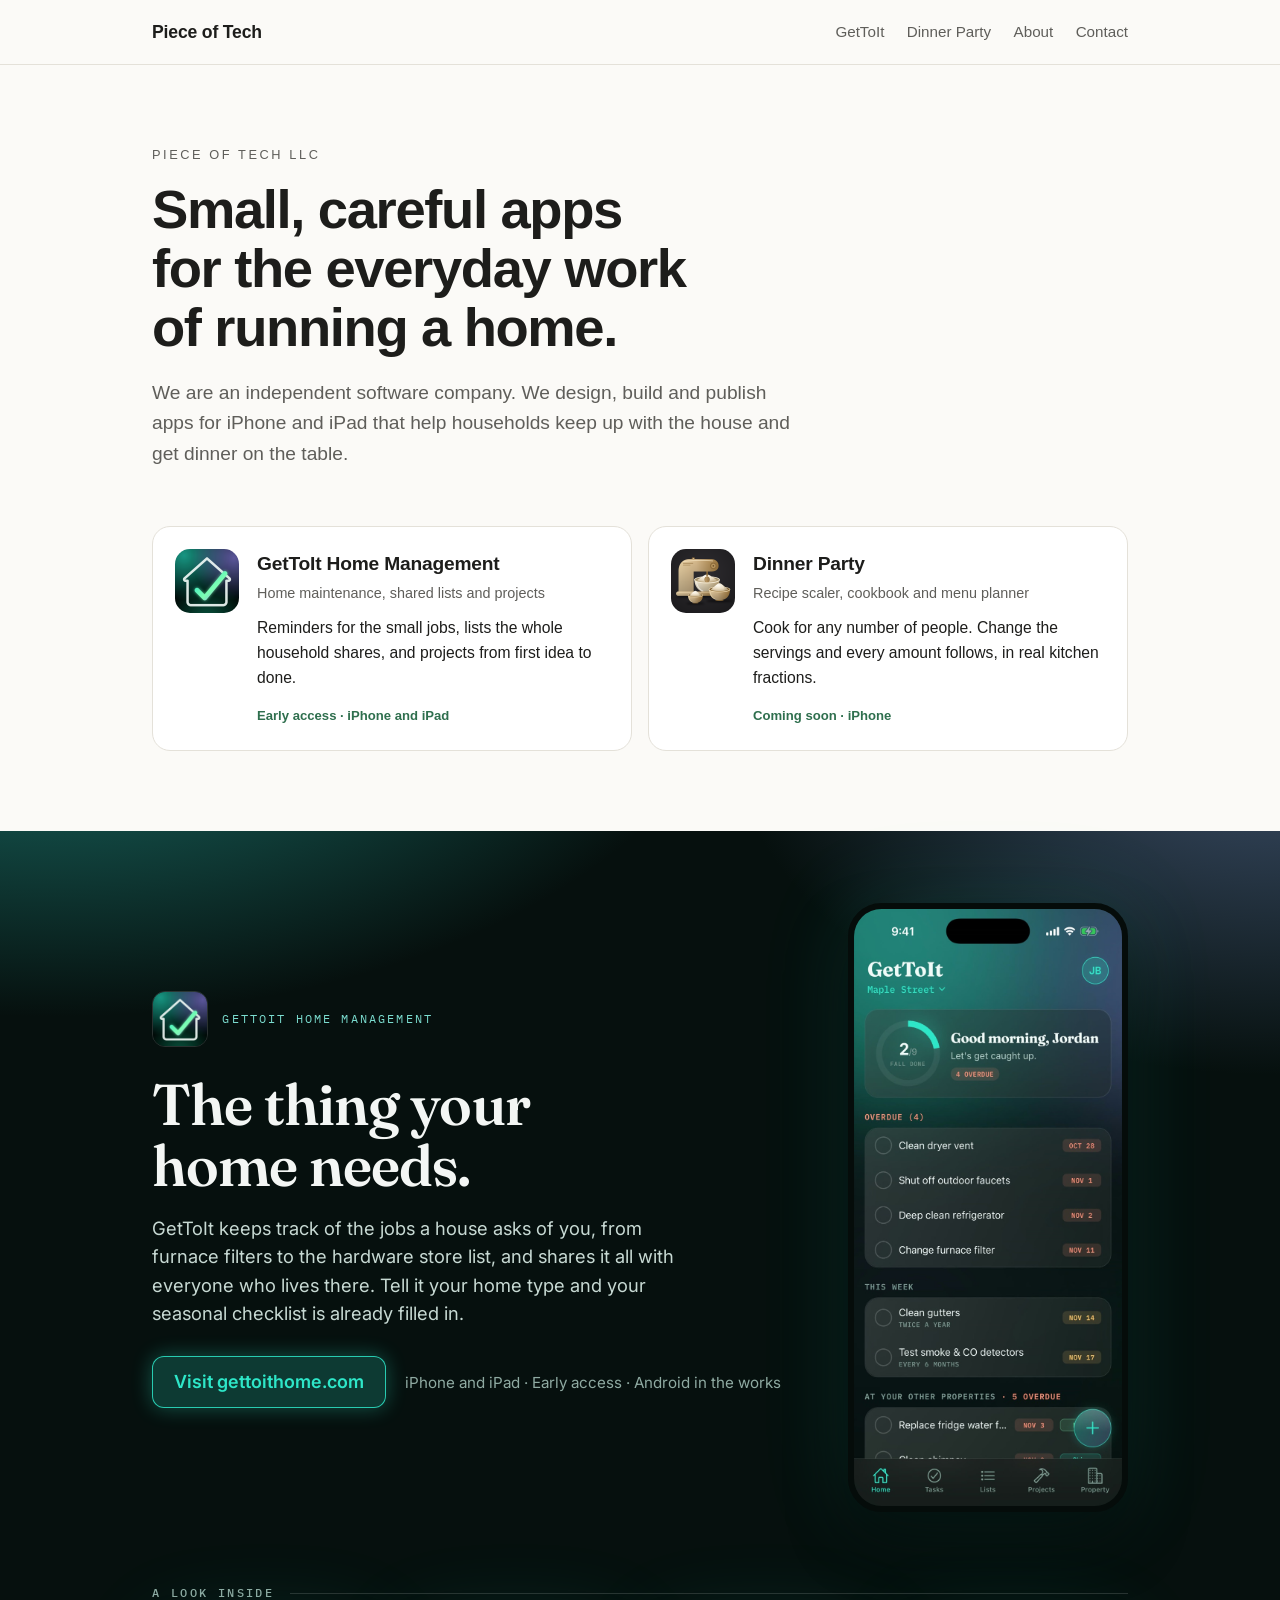
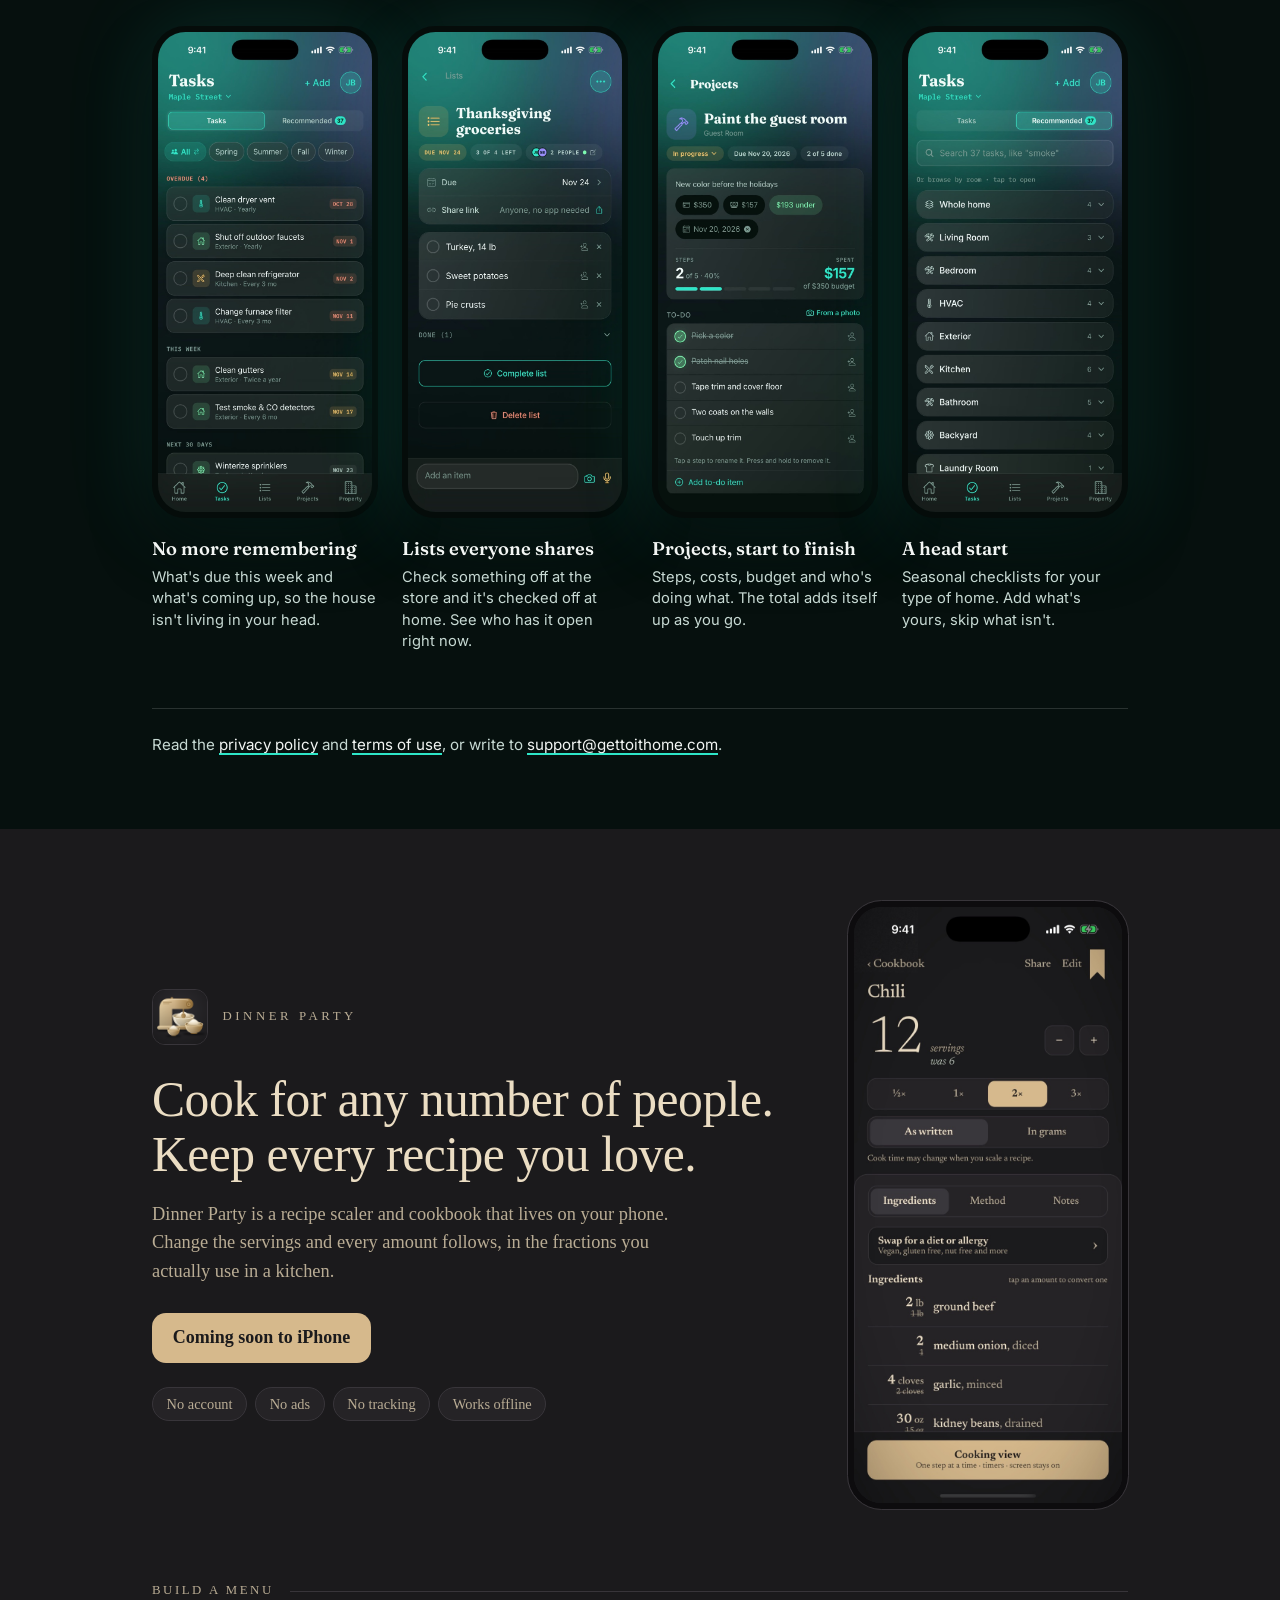
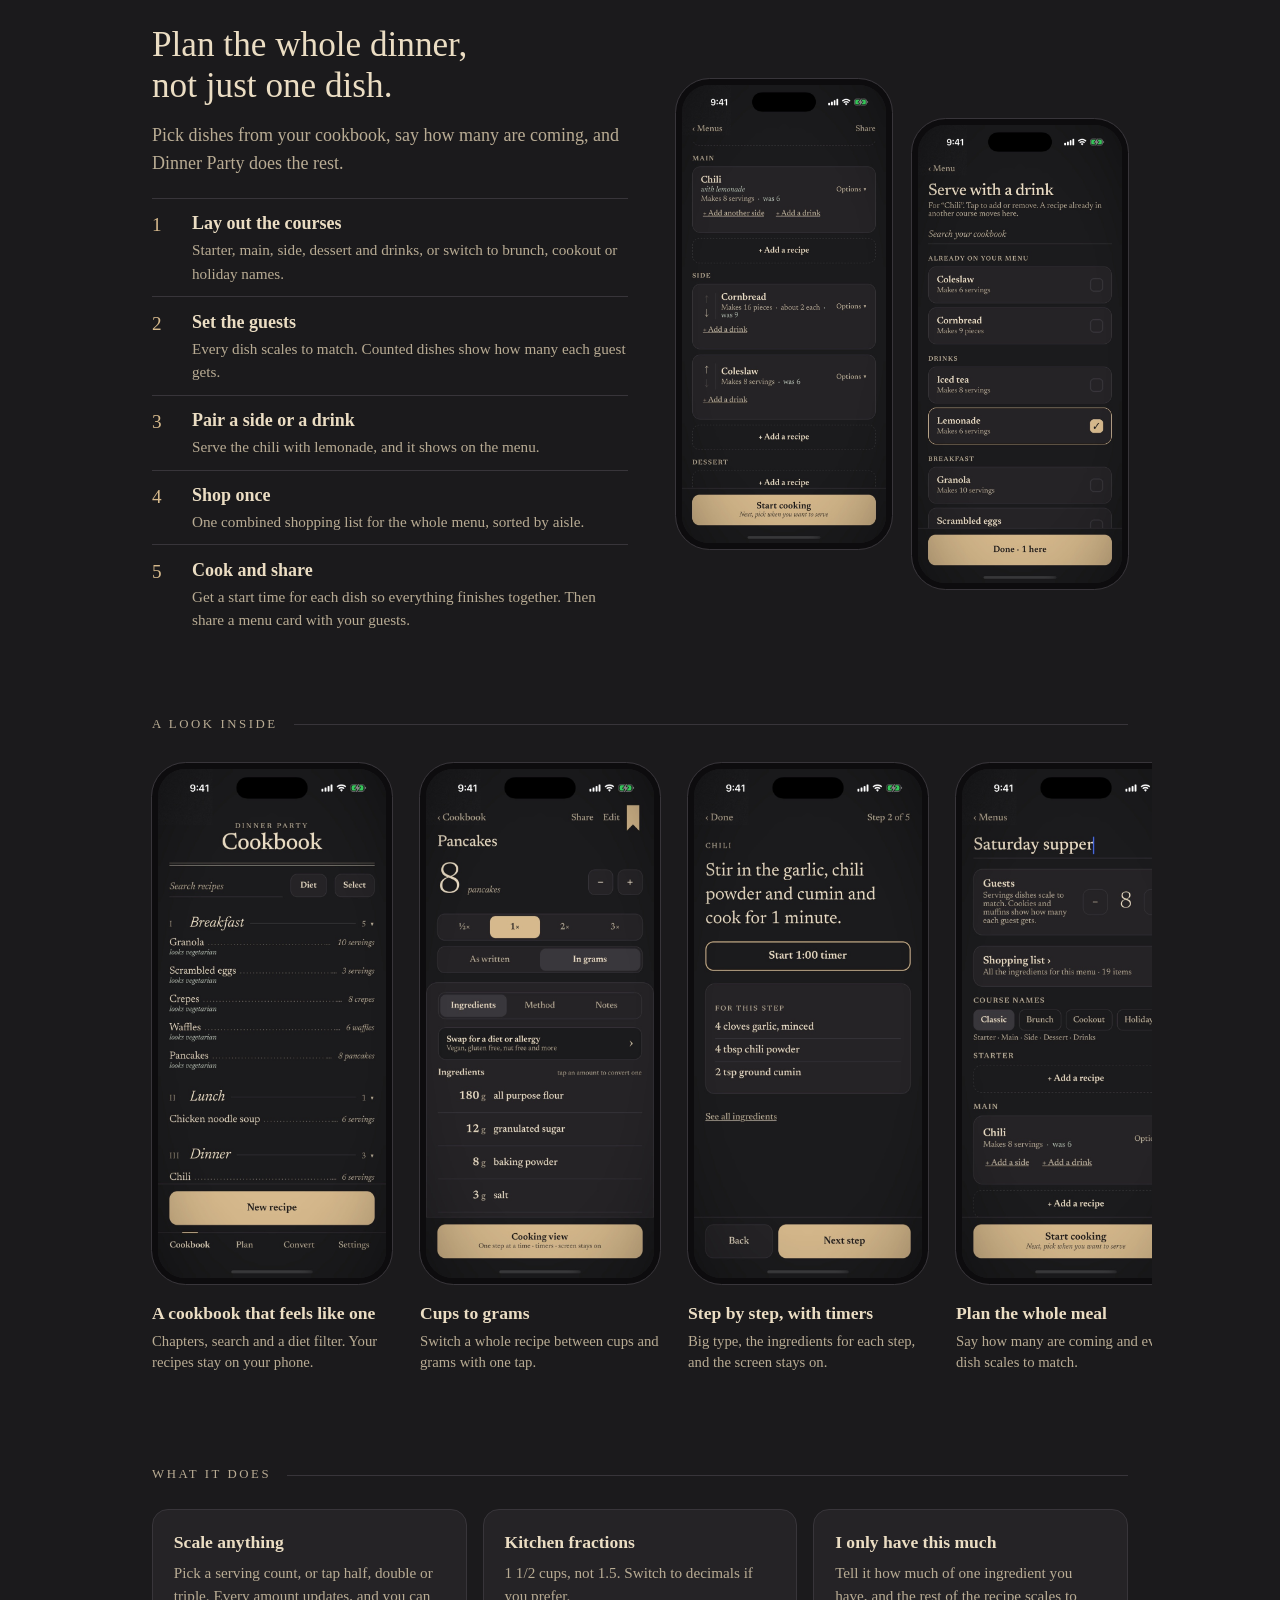
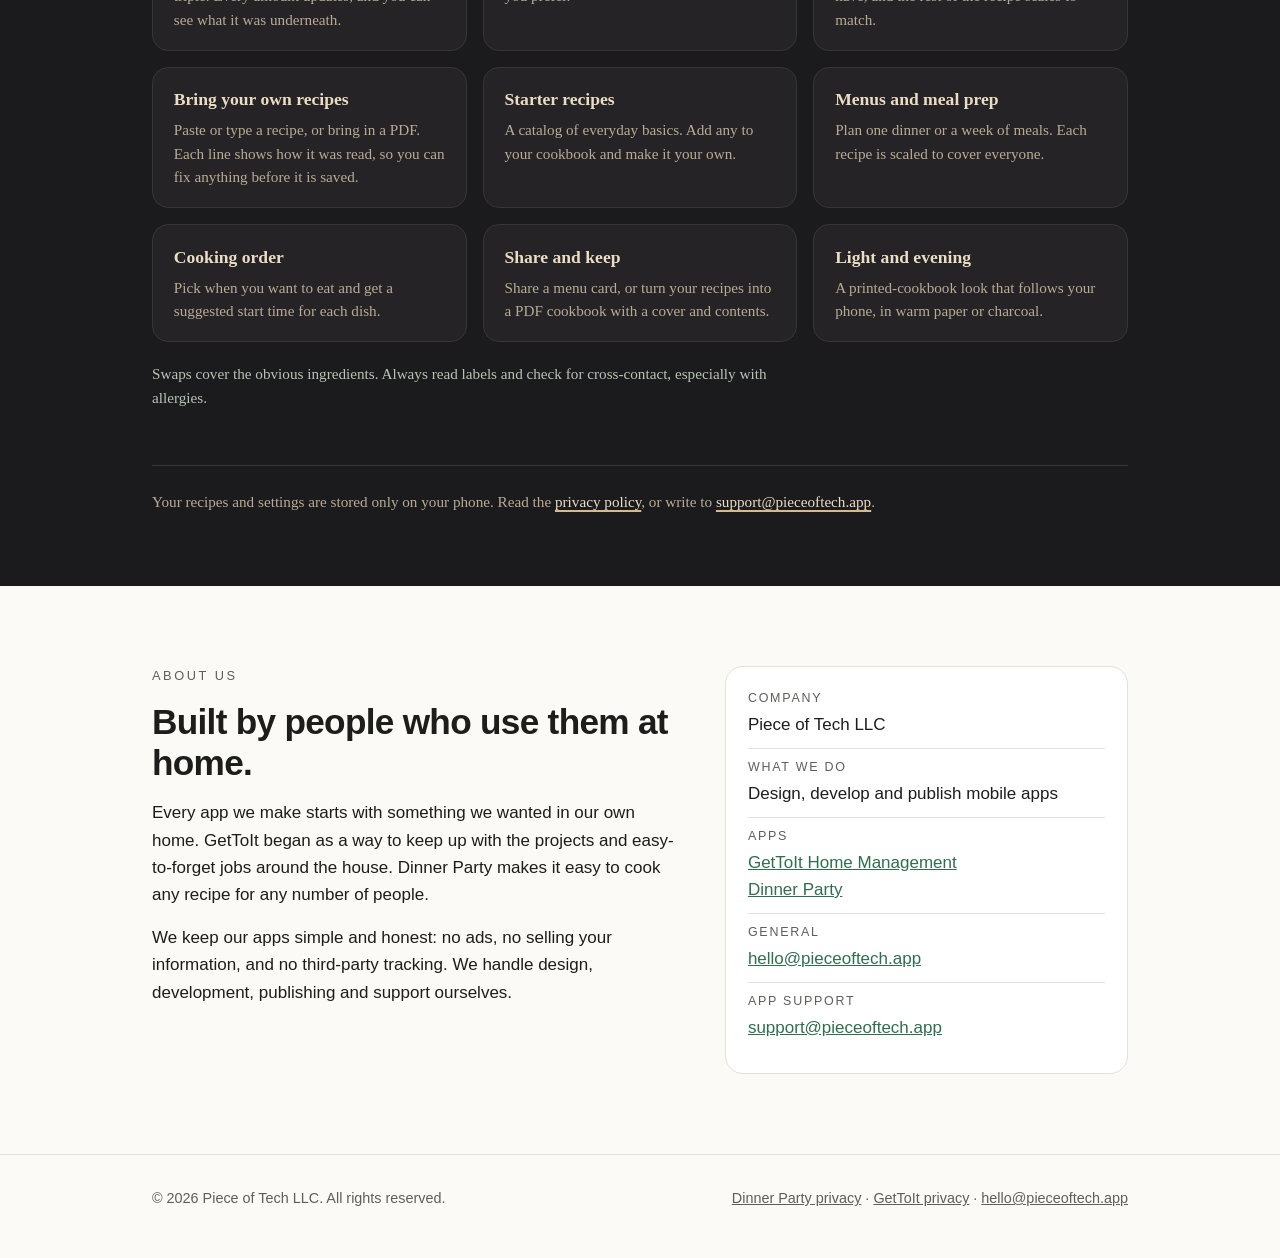
==== commit 7774ad3b: "fix(site): match the GetToIt section to the current gettoithome.com The first pass used old screensh" ====
--- a/index.html
+++ b/index.html
@@ -4,12 +4,15 @@
 <meta charset="utf-8">
 <meta name="viewport" content="width=device-width, initial-scale=1">
 <title>Piece of Tech LLC · Apps for life at home</title>
-<meta name="description" content="Piece of Tech LLC is an independent software company that designs, builds and publishes apps for iPhone, iPad and Android, including GetToIt Home Management and Dinner Party.">
+<meta name="description" content="Piece of Tech LLC is an independent software company that designs, builds and publishes apps for iPhone and iPad, including GetToIt Home Management and Dinner Party.">
 <meta property="og:title" content="Piece of Tech LLC">
 <meta property="og:description" content="An independent software company making GetToIt Home Management and Dinner Party.">
 <meta property="og:url" content="https://pieceoftech.app/">
 <meta property="og:type" content="website">
 <link rel="canonical" href="https://pieceoftech.app/">
+<link rel="preconnect" href="https://fonts.googleapis.com">
+<link rel="preconnect" href="https://fonts.gstatic.com" crossorigin>
+<link href="https://fonts.googleapis.com/css2?family=Fraunces:opsz,wght@9..144,600&family=Inter:wght@400;600&family=IBM+Plex+Mono:wght@500&display=swap" rel="stylesheet">
 <style>
   :root { --bg:#fbfaf7; --fg:#1d1d1b; --muted:#5f5e5a; --line:#e4e1d9; --panel:#ffffff; --accent:#2f6f4e; }
   @media (prefers-color-scheme: dark) {
@@ -64,32 +67,38 @@
     .about-grid { grid-template-columns:1fr; gap:2rem; }
   }
 
-  /* GetToIt showcase. Uses the app's own ink and teal palette. */
-  .gt { --gt-bg:#0F211D; --gt-panel:#16302A; --gt-border:#2A4A42; --gt-ink:#F3F6F4;
-        --gt-muted:#C7D9D3; --gt-soft:#8FAAA2; --gt-accent:#7BDCCF; --gt-teal:#29A398;
-        background:var(--gt-bg); color:var(--gt-ink); font-size:18px; line-height:1.55; }
+  /* GetToIt showcase. Matches gettoithome.com: aurora glow on near-black, glass cards, Fraunces headings. */
+  .gt { --gt-ground:#06100E; --gt-glow:46, 230, 200; --gt-border:rgba(255,255,255,.14); --gt-ink:#F3F6F4;
+        --gt-muted:#C7D9D3; --gt-soft:#8FAAA2; --gt-accent:#2EE6C8;
+        background:
+          radial-gradient(1100px 640px at 4% -14%, rgba(32,139,130,.95), transparent 64%),
+          radial-gradient(900px 600px at 100% -8%, rgba(68,88,119,.95), transparent 62%),
+          var(--gt-ground);
+        color:var(--gt-ink); font-family:Inter, -apple-system, BlinkMacSystemFont, "Segoe UI", sans-serif; font-size:18px; line-height:1.55; }
   .gt-inner { max-width:64rem; margin:0 auto; padding:4.5rem 1.5rem; }
   .gt a { color:var(--gt-ink); text-decoration-color:var(--gt-accent); text-decoration-thickness:2px; text-underline-offset:3px; }
   .gt a:focus-visible { outline:2px solid var(--gt-accent); }
   .gt-hero { display:grid; grid-template-columns:minmax(0,1fr) auto; gap:3.5rem; align-items:center; }
   .gt-brand { display:flex; align-items:center; gap:.9rem; margin:0 0 1.75rem; }
   .gt-brand img { width:56px; height:56px; border-radius:13px; border:1px solid var(--gt-border); display:block; }
-  .gt-brand span { font-size:.8rem; letter-spacing:.24em; text-transform:uppercase; color:var(--gt-accent); }
-  .gt h2 { font-family:"Iowan Old Style", "Palatino Linotype", Palatino, Georgia, serif; font-size:clamp(2.1rem, 5vw, 3.1rem);
-           line-height:1.1; font-weight:600; letter-spacing:-.01em; margin:0 0 1.1rem; text-wrap:balance; }
+  .gt-brand span { font-family:"IBM Plex Mono", ui-monospace, monospace; font-size:.75rem; letter-spacing:.18em; text-transform:uppercase; color:#7BDCCF; }
+  .gt h2 { font-family:Fraunces, Georgia, serif; font-size:clamp(2.3rem, 5.5vw, 3.6rem);
+           line-height:1.05; font-weight:600; letter-spacing:-.015em; margin:0 0 1.1rem; text-wrap:balance; }
   .gt-dek { font-size:1.15rem; color:var(--gt-muted); margin:0 0 1.75rem; max-width:34rem; }
-  .gt-cta { display:inline-block; background:var(--gt-teal); color:#fff !important; font-weight:600; text-decoration:none;
-            border-radius:12px; padding:.7rem 1.3rem; margin:0 .75rem 1.5rem 0; }
-  .gt-cta:hover { background:#0E5C57; }
+  .gt-cta { display:inline-block; font-weight:600; text-decoration:none; border-radius:12px; padding:.7rem 1.3rem; margin:0 .9rem 1rem 0;
+            background:rgba(var(--gt-glow), .2); border:1px solid rgba(var(--gt-glow), .85); color:var(--gt-accent) !important;
+            box-shadow:0 0 20px rgba(var(--gt-glow), .32); transition:background .15s, box-shadow .15s; }
+  .gt-cta:hover { background:rgba(var(--gt-glow), .3); box-shadow:0 0 28px rgba(var(--gt-glow), .5); }
   .gt-plat { color:var(--gt-soft); font-size:.95rem; }
-  .gt .phone img { border-color:#08130f; background:#08130f; outline-color:var(--gt-border); aspect-ratio:640/1385; }
+  .gt .phone img { border-color:#050c0a; background:#050c0a; outline-color:var(--gt-border);
+                   box-shadow:0 30px 60px rgba(0,0,0,.4), 0 0 90px rgba(var(--gt-glow), .14); }
   .gt-hero .phone { width:17.5rem; }
-  .gt h3 { font-size:.8rem; letter-spacing:.2em; text-transform:uppercase; font-weight:500; color:var(--gt-soft);
+  .gt h3 { font-family:"IBM Plex Mono", ui-monospace, monospace; font-size:.75rem; letter-spacing:.2em; text-transform:uppercase; font-weight:500; color:var(--gt-soft);
            margin:4.5rem 0 1.5rem; display:flex; align-items:center; gap:1rem; }
   .gt h3::after { content:""; flex:1; height:1px; background:var(--gt-border); }
   .gt-shots { display:grid; grid-template-columns:repeat(4, minmax(0,1fr)); gap:1.5rem; }
-  .gt-shots figcaption { margin-top:1rem; }
-  .gt-shots strong { display:block; font-weight:600; font-size:1.05rem; }
+  .gt-shots figcaption { margin-top:1.1rem; }
+  .gt-shots strong { display:block; font-family:Fraunces, Georgia, serif; font-weight:600; font-size:1.15rem; }
   .gt-shots small { display:block; color:var(--gt-muted); font-size:.92rem; line-height:1.45; margin-top:.2rem; }
   .gt-foot { margin:3.5rem 0 0; padding-top:1.5rem; border-top:1px solid var(--gt-border); color:var(--gt-muted); font-size:.95rem; }
   @media (max-width: 900px) { .gt-shots { grid-template-columns:repeat(2, minmax(0,1fr)); } }
@@ -189,7 +198,7 @@
 <section class="wrap intro" aria-labelledby="intro-title">
   <p class="eyebrow">Piece of Tech LLC</p>
   <h1 id="intro-title">Small, careful apps for the everyday work of running a home.</h1>
-  <p class="lead">We are an independent software company. We design, build and publish apps for iPhone, iPad and Android that help households keep up with the house and get dinner on the table.</p>
+  <p class="lead">We are an independent software company. We design, build and publish apps for iPhone and iPad that help households keep up with the house and get dinner on the table.</p>
 </section>
 
 <section class="wrap apps" aria-label="Our apps">
@@ -199,7 +208,7 @@
       <h2>GetToIt Home Management</h2>
       <p class="kind">Home maintenance, shared lists and projects</p>
       <p>Reminders for the small jobs, lists the whole household shares, and projects from first idea to done.</p>
-      <span class="status">Early access · iPhone, iPad and Android</span>
+      <span class="status">Early access · iPhone and iPad</span>
     </div>
   </a>
   <a class="app-card" href="#dinner-party">
@@ -221,30 +230,30 @@
         <h2 id="gt-title">The thing your home needs.</h2>
         <p class="gt-dek">GetToIt keeps track of the jobs a house asks of you, from furnace filters to the hardware store list, and shares it all with everyone who lives there. Tell it your home type and your seasonal checklist is already filled in.</p>
         <a class="gt-cta" href="https://gettoithome.com/">Visit gettoithome.com</a>
-        <span class="gt-plat">iPhone, iPad and Android · Early access</span>
+        <span class="gt-plat">iPhone and iPad · Early access · Android in the works</span>
       </div>
       <figure class="phone">
-        <img src="assets/gettoit/home.jpg" width="640" height="1385"
-             alt="The GetToIt home screen: three tasks due this week, a hardware store list with 3 of 5 items left, and shared lists for the household.">
+        <img src="assets/gettoit/home.jpg" width="720" height="1565"
+             alt="The GetToIt home screen: a greeting, fall progress, three tasks due this week, a pinned list, and shared lists.">
       </figure>
     </div>
 
     <h3>A look inside</h3>
     <div class="gt-shots">
       <figure class="phone">
-        <img loading="lazy" src="assets/gettoit/tasks.jpg" width="640" height="1385" alt="The Tasks screen listing upcoming home maintenance jobs by date.">
+        <img loading="lazy" src="assets/gettoit/tasks.jpg" width="720" height="1565" alt="Tasks sorted into this week, the next 30 days, and upcoming.">
         <figcaption><strong>No more remembering</strong><small>What's due this week and what's coming up, so the house isn't living in your head.</small></figcaption>
       </figure>
       <figure class="phone">
-        <img loading="lazy" src="assets/gettoit/list.jpg" width="640" height="1385" alt="A shared shopping list with some items checked off.">
-        <figcaption><strong>Lists everyone shares</strong><small>Check something off at the store and it's checked off at home, right away.</small></figcaption>
-      </figure>
-      <figure class="phone">
-        <img loading="lazy" src="assets/gettoit/project.jpg" width="640" height="1385" alt="A home project with its steps, supplies and budget.">
-        <figcaption><strong>Projects, start to finish</strong><small>Steps, supplies, budget and who's doing what, all in one place.</small></figcaption>
-      </figure>
-      <figure class="phone">
-        <img loading="lazy" src="assets/gettoit/recommended.jpg" width="640" height="1385" alt="Recommended seasonal tasks for the home, ready to add.">
+        <img loading="lazy" src="assets/gettoit/list.jpg" width="720" height="1565" alt="A shared Thanksgiving groceries list with items to tick off.">
+        <figcaption><strong>Lists everyone shares</strong><small>Check something off at the store and it's checked off at home. See who has it open right now.</small></figcaption>
+      </figure>
+      <figure class="phone">
+        <img loading="lazy" src="assets/gettoit/project.jpg" width="720" height="1565" alt="A painting project with steps, a budget, and a shopping list.">
+        <figcaption><strong>Projects, start to finish</strong><small>Steps, costs, budget and who's doing what. The total adds itself up as you go.</small></figcaption>
+      </figure>
+      <figure class="phone">
+        <img loading="lazy" src="assets/gettoit/recommended.jpg" width="720" height="1565" alt="Recommended tasks grouped by area, each one tap to add.">
         <figcaption><strong>A head start</strong><small>Seasonal checklists for your type of home. Add what's yours, skip what isn't.</small></figcaption>
       </figure>
     </div>
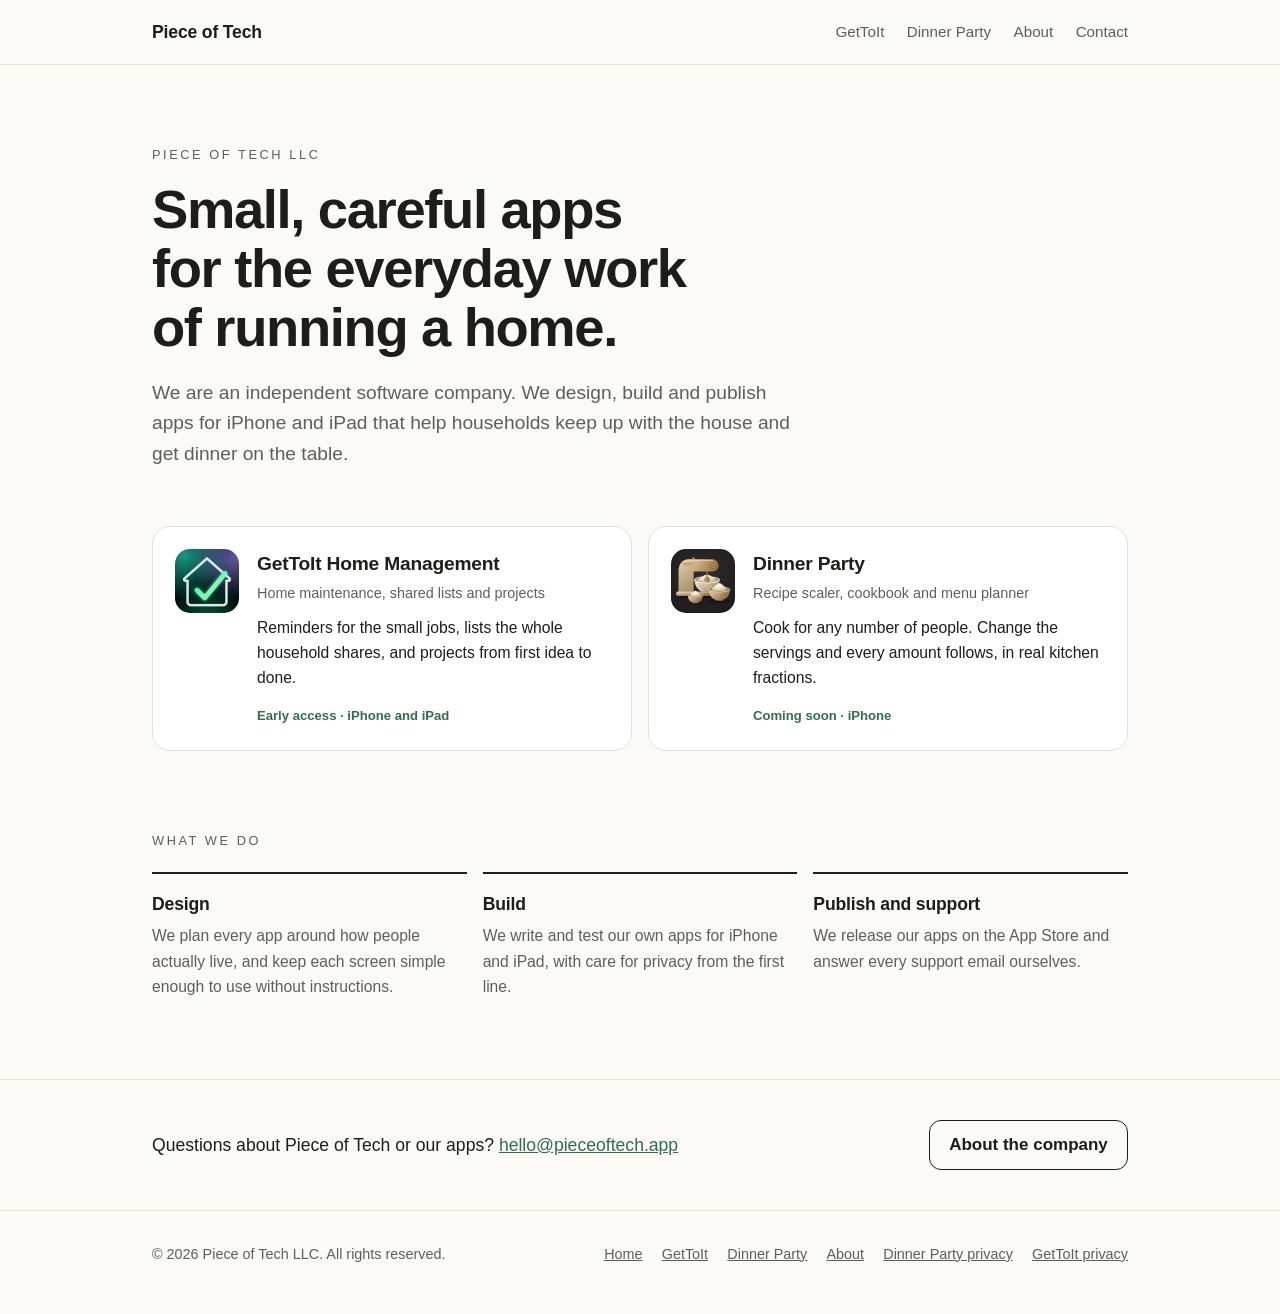
==== commit ed44074d: "feat(site): split the site into home, app and about pages Everything sat on one long page. A company" ====
--- a/index.html
+++ b/index.html
@@ -5,191 +5,23 @@
 <meta name="viewport" content="width=device-width, initial-scale=1">
 <title>Piece of Tech LLC · Apps for life at home</title>
 <meta name="description" content="Piece of Tech LLC is an independent software company that designs, builds and publishes apps for iPhone and iPad, including GetToIt Home Management and Dinner Party.">
-<meta property="og:title" content="Piece of Tech LLC">
-<meta property="og:description" content="An independent software company making GetToIt Home Management and Dinner Party.">
+<meta property="og:title" content="Piece of Tech LLC · Apps for life at home">
+<meta property="og:description" content="Piece of Tech LLC is an independent software company that designs, builds and publishes apps for iPhone and iPad, including GetToIt Home Management and Dinner Party.">
 <meta property="og:url" content="https://pieceoftech.app/">
 <meta property="og:type" content="website">
+<meta property="og:site_name" content="Piece of Tech LLC">
 <link rel="canonical" href="https://pieceoftech.app/">
-<link rel="preconnect" href="https://fonts.googleapis.com">
-<link rel="preconnect" href="https://fonts.gstatic.com" crossorigin>
-<link href="https://fonts.googleapis.com/css2?family=Fraunces:opsz,wght@9..144,600&family=Inter:wght@400;600&family=IBM+Plex+Mono:wght@500&display=swap" rel="stylesheet">
-<style>
-  :root { --bg:#fbfaf7; --fg:#1d1d1b; --muted:#5f5e5a; --line:#e4e1d9; --panel:#ffffff; --accent:#2f6f4e; }
-  @media (prefers-color-scheme: dark) {
-    :root { --bg:#161715; --fg:#f1efe9; --muted:#a3a198; --line:#2b2c28; --panel:#1e1f1c; --accent:#7fc29c; }
-  }
-  * { box-sizing: border-box; }
-  html { scroll-behavior:smooth; }
-  body { margin:0; background:var(--bg); color:var(--fg);
-         font:17px/1.6 -apple-system, BlinkMacSystemFont, "Segoe UI", Roboto, sans-serif; }
-  a { color:var(--accent); }
-  a:focus-visible { outline:2px solid var(--accent); outline-offset:3px; border-radius:3px; }
-  .wrap { max-width:64rem; margin:0 auto; padding:0 1.5rem; }
-
-  /* Company header and intro */
-  .top { border-bottom:1px solid var(--line); }
-  .top .wrap { display:flex; align-items:center; justify-content:space-between; gap:1rem; min-height:4rem; flex-wrap:wrap; }
-  .wordmark { font-weight:700; font-size:1.1rem; letter-spacing:-.01em; color:var(--fg); text-decoration:none; }
-  .top nav { display:flex; gap:1.4rem; flex-wrap:wrap; font-size:.95rem; }
-  .top nav a { color:var(--muted); text-decoration:none; }
-  .top nav a:hover { color:var(--fg); }
-
-  .intro { padding-top:5rem; padding-bottom:3.5rem; }
-  .eyebrow { font-size:.8rem; letter-spacing:.2em; text-transform:uppercase; color:var(--muted); margin:0 0 1rem; }
-  .intro h1 { font-size:clamp(2.2rem, 5.5vw, 3.4rem); line-height:1.08; letter-spacing:-.025em; font-weight:700; margin:0 0 1.25rem; max-width:44rem; text-wrap:balance; }
-  .intro .lead { font-size:1.2rem; color:var(--muted); margin:0; max-width:40rem; }
-
-  .apps { display:grid; grid-template-columns:repeat(auto-fit, minmax(18rem, 1fr)); gap:1rem; padding-bottom:5rem; }
-  .app-card { display:grid; grid-template-columns:auto 1fr; gap:1.1rem; align-items:start; text-decoration:none; color:var(--fg);
-              background:var(--panel); border:1px solid var(--line); border-radius:18px; padding:1.4rem; transition:border-color .15s; }
-  .app-card:hover { border-color:var(--accent); }
-  .app-card img { width:64px; height:64px; border-radius:15px; display:block; }
-  .app-card h2 { font-size:1.2rem; margin:0 0 .15rem; letter-spacing:-.01em; }
-  .app-card .kind { color:var(--muted); font-size:.9rem; margin:0 0 .6rem; }
-  .app-card p { margin:0; font-size:.98rem; }
-  .app-card .status { display:inline-block; margin-top:.9rem; font-size:.82rem; font-weight:600; color:var(--accent); }
-
-  /* About and footer */
-  .about { padding-top:5rem; padding-bottom:5rem; }
-  .about-grid { display:grid; grid-template-columns:minmax(0,1.3fr) minmax(0,1fr); gap:3rem; }
-  .about h2 { font-size:clamp(1.7rem, 3.5vw, 2.2rem); letter-spacing:-.02em; line-height:1.15; margin:0 0 1rem; }
-  .about p { margin:0 0 1rem; max-width:36rem; }
-  .facts { margin:0; padding:1.4rem; background:var(--panel); border:1px solid var(--line); border-radius:18px; }
-  .facts div { padding:.6rem 0; border-top:1px solid var(--line); }
-  .facts div:first-child { border-top:0; padding-top:0; }
-  .facts dt { font-size:.78rem; letter-spacing:.14em; text-transform:uppercase; color:var(--muted); }
-  .facts dd { margin:.1rem 0 0; }
-  footer { border-top:1px solid var(--line); padding:2rem 0 3rem; color:var(--muted); font-size:.9rem; }
-  footer .wrap { display:flex; justify-content:space-between; gap:1rem 2rem; flex-wrap:wrap; }
-  footer a { color:var(--muted); }
-  @media (max-width: 760px) {
-    .intro { padding-top:3.5rem; padding-bottom:2.5rem; }
-    .about-grid { grid-template-columns:1fr; gap:2rem; }
-  }
-
-  /* GetToIt showcase. Matches gettoithome.com: aurora glow on near-black, glass cards, Fraunces headings. */
-  .gt { --gt-ground:#06100E; --gt-glow:46, 230, 200; --gt-border:rgba(255,255,255,.14); --gt-ink:#F3F6F4;
-        --gt-muted:#C7D9D3; --gt-soft:#8FAAA2; --gt-accent:#2EE6C8;
-        background:
-          radial-gradient(1100px 640px at 4% -14%, rgba(32,139,130,.95), transparent 64%),
-          radial-gradient(900px 600px at 100% -8%, rgba(68,88,119,.95), transparent 62%),
-          var(--gt-ground);
-        color:var(--gt-ink); font-family:Inter, -apple-system, BlinkMacSystemFont, "Segoe UI", sans-serif; font-size:18px; line-height:1.55; }
-  .gt-inner { max-width:64rem; margin:0 auto; padding:4.5rem 1.5rem; }
-  .gt a { color:var(--gt-ink); text-decoration-color:var(--gt-accent); text-decoration-thickness:2px; text-underline-offset:3px; }
-  .gt a:focus-visible { outline:2px solid var(--gt-accent); }
-  .gt-hero { display:grid; grid-template-columns:minmax(0,1fr) auto; gap:3.5rem; align-items:center; }
-  .gt-brand { display:flex; align-items:center; gap:.9rem; margin:0 0 1.75rem; }
-  .gt-brand img { width:56px; height:56px; border-radius:13px; border:1px solid var(--gt-border); display:block; }
-  .gt-brand span { font-family:"IBM Plex Mono", ui-monospace, monospace; font-size:.75rem; letter-spacing:.18em; text-transform:uppercase; color:#7BDCCF; }
-  .gt h2 { font-family:Fraunces, Georgia, serif; font-size:clamp(2.3rem, 5.5vw, 3.6rem);
-           line-height:1.05; font-weight:600; letter-spacing:-.015em; margin:0 0 1.1rem; text-wrap:balance; }
-  .gt-dek { font-size:1.15rem; color:var(--gt-muted); margin:0 0 1.75rem; max-width:34rem; }
-  .gt-cta { display:inline-block; font-weight:600; text-decoration:none; border-radius:12px; padding:.7rem 1.3rem; margin:0 .9rem 1rem 0;
-            background:rgba(var(--gt-glow), .2); border:1px solid rgba(var(--gt-glow), .85); color:var(--gt-accent) !important;
-            box-shadow:0 0 20px rgba(var(--gt-glow), .32); transition:background .15s, box-shadow .15s; }
-  .gt-cta:hover { background:rgba(var(--gt-glow), .3); box-shadow:0 0 28px rgba(var(--gt-glow), .5); }
-  .gt-plat { color:var(--gt-soft); font-size:.95rem; }
-  .gt .phone img { border-color:#050c0a; background:#050c0a; outline-color:var(--gt-border);
-                   box-shadow:0 30px 60px rgba(0,0,0,.4), 0 0 90px rgba(var(--gt-glow), .14); }
-  .gt-hero .phone { width:17.5rem; }
-  .gt h3 { font-family:"IBM Plex Mono", ui-monospace, monospace; font-size:.75rem; letter-spacing:.2em; text-transform:uppercase; font-weight:500; color:var(--gt-soft);
-           margin:4.5rem 0 1.5rem; display:flex; align-items:center; gap:1rem; }
-  .gt h3::after { content:""; flex:1; height:1px; background:var(--gt-border); }
-  .gt-shots { display:grid; grid-template-columns:repeat(4, minmax(0,1fr)); gap:1.5rem; }
-  .gt-shots figcaption { margin-top:1.1rem; }
-  .gt-shots strong { display:block; font-family:Fraunces, Georgia, serif; font-weight:600; font-size:1.15rem; }
-  .gt-shots small { display:block; color:var(--gt-muted); font-size:.92rem; line-height:1.45; margin-top:.2rem; }
-  .gt-foot { margin:3.5rem 0 0; padding-top:1.5rem; border-top:1px solid var(--gt-border); color:var(--gt-muted); font-size:.95rem; }
-  @media (max-width: 900px) { .gt-shots { grid-template-columns:repeat(2, minmax(0,1fr)); } }
-  @media (max-width: 760px) {
-    .gt-inner { padding:3.25rem 1.25rem; }
-    .gt-hero { grid-template-columns:1fr; gap:2.5rem; }
-    .gt-hero .phone { width:min(17rem, 78%); margin:0 auto; }
-    .gt h3 { margin-top:3.5rem; }
-  }
-
-  /* Dinner Party showcase. Always the app's evening palette, to match the screenshots. */
-  .dp { --dp-bg:#1B1A1C; --dp-panel:#252326; --dp-border:#38353A; --dp-ink:#EBDDC3;
-        --dp-muted:#B9AC94; --dp-accent:#D6B98C; --dp-sage:#B7C4B5;
-        background:var(--dp-bg); color:var(--dp-ink);
-        font-family:Newsreader, "Iowan Old Style", "Palatino Linotype", Palatino, Georgia, serif;
-        font-size:18px; line-height:1.55; }
-  .dp-inner { max-width:64rem; margin:0 auto; padding:4.5rem 1.5rem; }
-  .dp a { color:var(--dp-ink); text-decoration-color:var(--dp-accent); text-decoration-thickness:2px; text-underline-offset:3px; }
-  .dp a:focus-visible { outline:2px solid var(--dp-accent); outline-offset:3px; border-radius:3px; }
-
-  .dp-hero { display:grid; grid-template-columns:minmax(0,1fr) auto; gap:3.5rem; align-items:center; }
-  .dp-brand { display:flex; align-items:center; gap:.9rem; margin:0 0 1.75rem; }
-  .dp-brand img { width:56px; height:56px; border-radius:13px; border:1px solid var(--dp-border); display:block; }
-  .dp-brand span { font-size:.8rem; letter-spacing:.28em; text-transform:uppercase; color:var(--dp-muted); }
-  .dp h2 { font-size:clamp(2.1rem, 5vw, 3.1rem); line-height:1.1; font-weight:500; letter-spacing:-.01em; margin:0 0 1.1rem; text-wrap:balance; }
-  .dp-dek { font-size:1.15rem; color:var(--dp-muted); margin:0 0 1.75rem; max-width:34rem; }
-  .dp-soon { display:inline-block; background:var(--dp-accent); color:var(--dp-bg); font-weight:600;
-             border-radius:14px; padding:.7rem 1.3rem; margin:0 0 1.5rem; }
-  .dp-facts { list-style:none; margin:0; padding:0; display:flex; flex-wrap:wrap; gap:.5rem; }
-  .dp-facts li { border:1px solid var(--dp-border); background:var(--dp-panel); border-radius:999px;
-                 padding:.3rem .85rem; font-size:.9rem; color:var(--dp-muted); }
-
-  .phone { margin:0; }
-  .phone img { display:block; width:100%; height:auto; aspect-ratio:720/1565;
-               border-radius:2.1rem; border:6px solid #0d0c0e; outline:1px solid var(--dp-border); background:#0d0c0e; }
-  .dp-hero .phone { width:17.5rem; }
-
-  .dp h3 { font-size:.8rem; letter-spacing:.2em; text-transform:uppercase; font-weight:500; color:var(--dp-muted);
-           margin:4.5rem 0 1.5rem; display:flex; align-items:center; gap:1rem; }
-  .dp h3::after { content:""; flex:1; height:1px; background:var(--dp-border); }
-
-  .dp-shots { display:flex; gap:1.75rem; overflow-x:auto; scroll-snap-type:x mandatory;
-              margin:0 -1.5rem; padding:.25rem 1.5rem 1.25rem; scrollbar-color:var(--dp-border) transparent; }
-  .dp-shots .phone { flex:0 0 15rem; scroll-snap-align:center; }
-  .dp-shots figcaption { margin-top:1rem; }
-  .dp-shots strong { display:block; font-weight:600; font-size:1.1rem; }
-  .dp-shots small { display:block; color:var(--dp-muted); font-size:.92rem; line-height:1.45; margin-top:.2rem; }
-
-  .dp-menu { display:grid; grid-template-columns:minmax(0,1fr) auto; gap:3rem; align-items:center; }
-  .dp-menu h4 { font-size:clamp(1.6rem, 3.5vw, 2.2rem); line-height:1.15; font-weight:500; margin:0 0 1rem; text-wrap:balance; }
-  .dp-menu p { color:var(--dp-muted); margin:0 0 1.25rem; max-width:32rem; }
-  .dp-menu ol { margin:0; padding:0; list-style:none; counter-reset:step; max-width:32rem; }
-  .dp-menu li { counter-increment:step; display:grid; grid-template-columns:2rem 1fr; gap:.5rem; padding:.7rem 0; border-top:1px solid var(--dp-border); }
-  .dp-menu li::before { content:counter(step); color:var(--dp-accent); font-size:1.2rem; }
-  .dp-menu li strong { font-weight:600; }
-  .dp-menu li span { display:block; color:var(--dp-muted); font-size:.95rem; }
-  .dp-menu-phones { display:flex; gap:1.25rem; }
-  .dp-menu-phones .phone { width:13.5rem; }
-  .dp-menu-phones .phone + .phone { margin-top:2.5rem; }
-  @media (max-width: 900px) {
-    .dp-menu { grid-template-columns:1fr; }
-    .dp-menu-phones { justify-content:center; }
-    .dp-menu-phones .phone { width:min(13.5rem, 46%); }
-  }
-
-  .dp-grid { display:grid; grid-template-columns:repeat(auto-fit, minmax(16rem, 1fr)); gap:1rem; }
-  .dp-card { background:var(--dp-panel); border:1px solid var(--dp-border); border-radius:16px; padding:1.15rem 1.3rem; }
-  .dp-card h4 { font-size:1.1rem; font-weight:600; margin:0 0 .3rem; }
-  .dp-card p { margin:0; color:var(--dp-muted); font-size:.95rem; }
-  .dp-note { color:var(--dp-sage); font-size:.95rem; margin:1.25rem 0 0; max-width:40rem; }
-  .dp-foot { margin:3.5rem 0 0; padding-top:1.5rem; border-top:1px solid var(--dp-border); color:var(--dp-muted); font-size:.95rem; }
-
-  @media (max-width: 760px) {
-    .dp-inner { padding:3.25rem 1.25rem; }
-    .dp-hero { grid-template-columns:1fr; gap:2.5rem; }
-    .dp-hero .phone { width:min(17rem, 78%); margin:0 auto; }
-    .dp-shots { margin:0 -1.25rem; padding-left:1.25rem; padding-right:1.25rem; gap:1.25rem; }
-    .dp-shots .phone { flex-basis:13.5rem; }
-    .dp h3 { margin-top:3.5rem; }
-  }
-</style>
+<link rel="stylesheet" href="/assets/site.css">
 </head>
 <body>
 <header class="top">
   <div class="wrap">
     <a class="wordmark" href="/">Piece of Tech</a>
     <nav aria-label="Main">
-      <a href="#gettoit">GetToIt</a>
-      <a href="#dinner-party">Dinner Party</a>
-      <a href="#about">About</a>
-      <a href="#contact">Contact</a>
+      <a href="/apps/gettoit/">GetToIt</a>
+      <a href="/apps/dinner-party/">Dinner Party</a>
+      <a href="/about/">About</a>
+      <a href="/about/#contact">Contact</a>
     </nav>
   </div>
 </header>
@@ -202,8 +34,8 @@
 </section>
 
 <section class="wrap apps" aria-label="Our apps">
-  <a class="app-card" href="#gettoit">
-    <img src="assets/gettoit/icon.png" alt="" width="64" height="64">
+  <a class="app-card" href="/apps/gettoit/">
+    <img src="/assets/gettoit/icon.png" alt="" width="64" height="64">
     <div>
       <h2>GetToIt Home Management</h2>
       <p class="kind">Home maintenance, shared lists and projects</p>
@@ -211,8 +43,8 @@
       <span class="status">Early access · iPhone and iPad</span>
     </div>
   </a>
-  <a class="app-card" href="#dinner-party">
-    <img src="assets/dinner-party/icon.png" alt="" width="64" height="64">
+  <a class="app-card" href="/apps/dinner-party/">
+    <img src="/assets/dinner-party/icon.png" alt="" width="64" height="64">
     <div>
       <h2>Dinner Party</h2>
       <p class="kind">Recipe scaler, cookbook and menu planner</p>
@@ -222,159 +54,17 @@
   </a>
 </section>
 
-<section class="gt" id="gettoit" aria-labelledby="gt-title">
-  <div class="gt-inner">
-    <div class="gt-hero">
-      <div>
-        <p class="gt-brand"><img src="assets/gettoit/icon.png" alt="" width="56" height="56"><span>GetToIt Home Management</span></p>
-        <h2 id="gt-title">The thing your home needs.</h2>
-        <p class="gt-dek">GetToIt keeps track of the jobs a house asks of you, from furnace filters to the hardware store list, and shares it all with everyone who lives there. Tell it your home type and your seasonal checklist is already filled in.</p>
-        <a class="gt-cta" href="https://gettoithome.com/">Visit gettoithome.com</a>
-        <span class="gt-plat">iPhone and iPad · Early access · Android in the works</span>
-      </div>
-      <figure class="phone">
-        <img src="assets/gettoit/home.jpg" width="720" height="1565"
-             alt="The GetToIt home screen: a greeting, fall progress, three tasks due this week, a pinned list, and shared lists.">
-      </figure>
-    </div>
-
-    <h3>A look inside</h3>
-    <div class="gt-shots">
-      <figure class="phone">
-        <img loading="lazy" src="assets/gettoit/tasks.jpg" width="720" height="1565" alt="Tasks sorted into this week, the next 30 days, and upcoming.">
-        <figcaption><strong>No more remembering</strong><small>What's due this week and what's coming up, so the house isn't living in your head.</small></figcaption>
-      </figure>
-      <figure class="phone">
-        <img loading="lazy" src="assets/gettoit/list.jpg" width="720" height="1565" alt="A shared Thanksgiving groceries list with items to tick off.">
-        <figcaption><strong>Lists everyone shares</strong><small>Check something off at the store and it's checked off at home. See who has it open right now.</small></figcaption>
-      </figure>
-      <figure class="phone">
-        <img loading="lazy" src="assets/gettoit/project.jpg" width="720" height="1565" alt="A painting project with steps, a budget, and a shopping list.">
-        <figcaption><strong>Projects, start to finish</strong><small>Steps, costs, budget and who's doing what. The total adds itself up as you go.</small></figcaption>
-      </figure>
-      <figure class="phone">
-        <img loading="lazy" src="assets/gettoit/recommended.jpg" width="720" height="1565" alt="Recommended tasks grouped by area, each one tap to add.">
-        <figcaption><strong>A head start</strong><small>Seasonal checklists for your type of home. Add what's yours, skip what isn't.</small></figcaption>
-      </figure>
-    </div>
-
-    <p class="gt-foot">Read the <a href="https://gettoithome.com/privacy">privacy policy</a> and <a href="https://gettoithome.com/terms">terms of use</a>, or write to <a href="mailto:support@gettoithome.com">support@gettoithome.com</a>.</p>
-  </div>
+<section class="wrap what" aria-labelledby="what-title">
+  <h2 id="what-title">What we do</h2>
+  <div><h3>Design</h3><p>We plan every app around how people actually live, and keep each screen simple enough to use without instructions.</p></div>
+  <div><h3>Build</h3><p>We write and test our own apps for iPhone and iPad, with care for privacy from the first line.</p></div>
+  <div><h3>Publish and support</h3><p>We release our apps on the App Store and answer every support email ourselves.</p></div>
 </section>
 
-<section class="dp" id="dinner-party" aria-labelledby="dp-title">
-  <div class="dp-inner">
-    <div class="dp-hero">
-      <div>
-        <p class="dp-brand"><img src="assets/dinner-party/icon.png" alt="" width="56" height="56"><span>Dinner Party</span></p>
-        <h2 id="dp-title">Cook for any number of people. Keep every recipe you love.</h2>
-        <p class="dp-dek">Dinner Party is a recipe scaler and cookbook that lives on your phone. Change the servings and every amount follows, in the fractions you actually use in a kitchen.</p>
-        <p class="dp-soon">Coming soon to iPhone</p>
-        <ul class="dp-facts">
-          <li>No account</li>
-          <li>No ads</li>
-          <li>No tracking</li>
-          <li>Works offline</li>
-        </ul>
-      </div>
-      <figure class="phone">
-        <img src="assets/dinner-party/02-scale.jpg" width="720" height="1565"
-             alt="A chili recipe doubled from 6 to 12 servings. Each ingredient shows its new amount with the original amount underneath.">
-      </figure>
-    </div>
-
-    <h3>Build a menu</h3>
-    <div class="dp-menu">
-      <div>
-        <h4>Plan the whole dinner, not just one dish.</h4>
-        <p>Pick dishes from your cookbook, say how many are coming, and Dinner Party does the rest.</p>
-        <ol>
-          <li><div><strong>Lay out the courses</strong><span>Starter, main, side, dessert and drinks, or switch to brunch, cookout or holiday names.</span></div></li>
-          <li><div><strong>Set the guests</strong><span>Every dish scales to match. Counted dishes show how many each guest gets.</span></div></li>
-          <li><div><strong>Pair a side or a drink</strong><span>Serve the chili with lemonade, and it shows on the menu.</span></div></li>
-          <li><div><strong>Shop once</strong><span>One combined shopping list for the whole menu, sorted by aisle.</span></div></li>
-          <li><div><strong>Cook and share</strong><span>Get a start time for each dish so everything finishes together. Then share a menu card with your guests.</span></div></li>
-        </ol>
-      </div>
-      <div class="dp-menu-phones">
-        <figure class="phone">
-          <img loading="lazy" src="assets/dinner-party/08-courses.jpg" width="720" height="1565"
-               alt="A menu with chili served with lemonade as the main, and cornbread and coleslaw as sides, each scaled for 8 guests.">
-        </figure>
-        <figure class="phone">
-          <img loading="lazy" src="assets/dinner-party/09-pair.jpg" width="720" height="1565"
-               alt="The Serve with a drink screen for chili, with lemonade ticked.">
-        </figure>
-      </div>
-    </div>
-
-    <h3>A look inside</h3>
-    <div class="dp-shots" tabindex="0" role="group" aria-label="Dinner Party screenshots">
-      <figure class="phone">
-        <img loading="lazy" src="assets/dinner-party/01-cookbook.jpg" width="720" height="1565"
-             alt="The Cookbook screen with chapters for Breakfast, Lunch and Dinner and the recipes in each.">
-        <figcaption><strong>A cookbook that feels like one</strong><small>Chapters, search and a diet filter. Your recipes stay on your phone.</small></figcaption>
-      </figure>
-      <figure class="phone">
-        <img loading="lazy" src="assets/dinner-party/03-grams.jpg" width="720" height="1565"
-             alt="A pancake recipe shown in grams: 180 g all purpose flour, 12 g granulated sugar, 8 g baking powder.">
-        <figcaption><strong>Cups to grams</strong><small>Switch a whole recipe between cups and grams with one tap.</small></figcaption>
-      </figure>
-      <figure class="phone">
-        <img loading="lazy" src="assets/dinner-party/04-cook.jpg" width="720" height="1565"
-             alt="Cooking view on step 2 of 5, in large type, with a button to start a one minute timer and the ingredients for that step.">
-        <figcaption><strong>Step by step, with timers</strong><small>Big type, the ingredients for each step, and the screen stays on.</small></figcaption>
-      </figure>
-      <figure class="phone">
-        <img loading="lazy" src="assets/dinner-party/05-menu.jpg" width="720" height="1565"
-             alt="A menu called Saturday supper set for 8 guests, with chili scaled up from 6 servings.">
-        <figcaption><strong>Plan the whole meal</strong><small>Say how many are coming and every dish scales to match.</small></figcaption>
-      </figure>
-      <figure class="phone">
-        <img loading="lazy" src="assets/dinner-party/06-shopping.jpg" width="720" height="1565"
-             alt="A shopping list of 19 items for 8 guests, grouped by aisle, with two items ticked off.">
-        <figcaption><strong>One shopping list</strong><small>Every dish combined and sorted by aisle, with ticks.</small></figcaption>
-      </figure>
-      <figure class="phone">
-        <img loading="lazy" src="assets/dinner-party/07-swaps.jpg" width="720" height="1565"
-             alt="The swap screen with diets such as vegan and gluten free, common allergies, and a reminder to always read labels.">
-        <figcaption><strong>Swaps for diets and allergies</strong><small>Pick a diet or an allergy, then choose each replacement yourself.</small></figcaption>
-      </figure>
-    </div>
-
-    <h3>What it does</h3>
-    <div class="dp-grid">
-      <div class="dp-card"><h4>Scale anything</h4><p>Pick a serving count, or tap half, double or triple. Every amount updates, and you can see what it was underneath.</p></div>
-      <div class="dp-card"><h4>Kitchen fractions</h4><p>1 1/2 cups, not 1.5. Switch to decimals if you prefer.</p></div>
-      <div class="dp-card"><h4>I only have this much</h4><p>Tell it how much of one ingredient you have, and the rest of the recipe scales to match.</p></div>
-      <div class="dp-card"><h4>Bring your own recipes</h4><p>Paste or type a recipe, or bring in a PDF. Each line shows how it was read, so you can fix anything before it is saved.</p></div>
-      <div class="dp-card"><h4>Starter recipes</h4><p>A catalog of everyday basics. Add any to your cookbook and make it your own.</p></div>
-      <div class="dp-card"><h4>Menus and meal prep</h4><p>Plan one dinner or a week of meals. Each recipe is scaled to cover everyone.</p></div>
-      <div class="dp-card"><h4>Cooking order</h4><p>Pick when you want to eat and get a suggested start time for each dish.</p></div>
-      <div class="dp-card"><h4>Share and keep</h4><p>Share a menu card, or turn your recipes into a PDF cookbook with a cover and contents.</p></div>
-      <div class="dp-card"><h4>Light and evening</h4><p>A printed-cookbook look that follows your phone, in warm paper or charcoal.</p></div>
-    </div>
-    <p class="dp-note">Swaps cover the obvious ingredients. Always read labels and check for cross-contact, especially with allergies.</p>
-
-    <p class="dp-foot">Your recipes and settings are stored only on your phone. Read the <a href="/dinner-party/">privacy policy</a>, or write to <a href="mailto:support@pieceoftech.app">support@pieceoftech.app</a>.</p>
-  </div>
-</section>
-
-<section class="wrap about" id="about" aria-labelledby="about-title">
-  <div class="about-grid">
-    <div>
-      <p class="eyebrow">About us</p>
-      <h2 id="about-title">Built by people who use them at home.</h2>
-      <p>Every app we make starts with something we wanted in our own home. GetToIt began as a way to keep up with the projects and easy-to-forget jobs around the house. Dinner Party makes it easy to cook any recipe for any number of people.</p>
-      <p>We keep our apps simple and honest: no ads, no selling your information, and no third-party tracking. We handle design, development, publishing and support ourselves.</p>
-    </div>
-    <dl class="facts" id="contact">
-      <div><dt>Company</dt><dd>Piece of Tech LLC</dd></div>
-      <div><dt>What we do</dt><dd>Design, develop and publish mobile apps</dd></div>
-      <div><dt>Apps</dt><dd><a href="#gettoit">GetToIt Home Management</a><br><a href="#dinner-party">Dinner Party</a></dd></div>
-      <div><dt>General</dt><dd><a href="mailto:hello@pieceoftech.app">hello@pieceoftech.app</a></dd></div>
-      <div><dt>App support</dt><dd><a href="mailto:support@pieceoftech.app">support@pieceoftech.app</a></dd></div>
-    </dl>
+<section class="contact-band" aria-label="Contact">
+  <div class="wrap">
+    <p>Questions about Piece of Tech or our apps? <a href="mailto:hello@pieceoftech.app">hello@pieceoftech.app</a></p>
+    <a class="btn" href="/about/">About the company</a>
   </div>
 </section>
 </main>
@@ -382,7 +72,7 @@
 <footer>
   <div class="wrap">
     <span>&copy; 2026 Piece of Tech LLC. All rights reserved.</span>
-    <span><a href="/dinner-party/">Dinner Party privacy</a> · <a href="https://gettoithome.com/privacy">GetToIt privacy</a> · <a href="mailto:hello@pieceoftech.app">hello@pieceoftech.app</a></span>
+    <span class="links"><a href="/">Home</a><a href="/apps/gettoit/">GetToIt</a><a href="/apps/dinner-party/">Dinner Party</a><a href="/about/">About</a><a href="/dinner-party/">Dinner Party privacy</a><a href="https://gettoithome.com/privacy">GetToIt privacy</a></span>
   </div>
 </footer>
 </body>
--- a/assets/site.css
+++ b/assets/site.css
@@ -0,0 +1,194 @@
+:root { --bg:#fbfaf7; --fg:#1d1d1b; --muted:#5f5e5a; --line:#e4e1d9; --panel:#ffffff; --accent:#2f6f4e; }
+@media (prefers-color-scheme: dark) {
+  :root { --bg:#161715; --fg:#f1efe9; --muted:#a3a198; --line:#2b2c28; --panel:#1e1f1c; --accent:#7fc29c; }
+}
+* { box-sizing: border-box; }
+html { scroll-behavior:smooth; }
+body { margin:0; background:var(--bg); color:var(--fg);
+       font:17px/1.6 -apple-system, BlinkMacSystemFont, "Segoe UI", Roboto, sans-serif; }
+a { color:var(--accent); }
+a:focus-visible { outline:2px solid var(--accent); outline-offset:3px; border-radius:3px; }
+.wrap { max-width:64rem; margin:0 auto; padding:0 1.5rem; }
+
+/* Company header and intro */
+.top { border-bottom:1px solid var(--line); }
+.top .wrap { display:flex; align-items:center; justify-content:space-between; gap:1rem; min-height:4rem; flex-wrap:wrap; }
+.wordmark { font-weight:700; font-size:1.1rem; letter-spacing:-.01em; color:var(--fg); text-decoration:none; }
+.top nav { display:flex; gap:1.4rem; flex-wrap:wrap; font-size:.95rem; }
+.top nav a { color:var(--muted); text-decoration:none; }
+.top nav a:hover { color:var(--fg); }
+
+.intro { padding-top:5rem; padding-bottom:3.5rem; }
+.eyebrow { font-size:.8rem; letter-spacing:.2em; text-transform:uppercase; color:var(--muted); margin:0 0 1rem; }
+.intro h1 { font-size:clamp(2.2rem, 5.5vw, 3.4rem); line-height:1.08; letter-spacing:-.025em; font-weight:700; margin:0 0 1.25rem; max-width:44rem; text-wrap:balance; }
+.intro .lead { font-size:1.2rem; color:var(--muted); margin:0; max-width:40rem; }
+
+.apps { display:grid; grid-template-columns:repeat(auto-fit, minmax(18rem, 1fr)); gap:1rem; padding-bottom:5rem; }
+.app-card { display:grid; grid-template-columns:auto 1fr; gap:1.1rem; align-items:start; text-decoration:none; color:var(--fg);
+            background:var(--panel); border:1px solid var(--line); border-radius:18px; padding:1.4rem; transition:border-color .15s; }
+.app-card:hover { border-color:var(--accent); }
+.app-card img { width:64px; height:64px; border-radius:15px; display:block; }
+.app-card h2 { font-size:1.2rem; margin:0 0 .15rem; letter-spacing:-.01em; }
+.app-card .kind { color:var(--muted); font-size:.9rem; margin:0 0 .6rem; }
+.app-card p { margin:0; font-size:.98rem; }
+.app-card .status { display:inline-block; margin-top:.9rem; font-size:.82rem; font-weight:600; color:var(--accent); }
+
+/* About and footer */
+.about { padding-top:5rem; padding-bottom:5rem; }
+.about-grid { display:grid; grid-template-columns:minmax(0,1.3fr) minmax(0,1fr); gap:3rem; }
+.about h2, .about .about-h1 { font-size:clamp(1.7rem, 3.5vw, 2.2rem); letter-spacing:-.02em; line-height:1.15; margin:0 0 1rem; }
+.about p { margin:0 0 1rem; max-width:36rem; }
+.facts { margin:0; padding:1.4rem; background:var(--panel); border:1px solid var(--line); border-radius:18px; }
+.facts div { padding:.6rem 0; border-top:1px solid var(--line); }
+.facts div:first-child { border-top:0; padding-top:0; }
+.facts dt { font-size:.78rem; letter-spacing:.14em; text-transform:uppercase; color:var(--muted); }
+.facts dd { margin:.1rem 0 0; }
+footer { border-top:1px solid var(--line); padding:2rem 0 3rem; color:var(--muted); font-size:.9rem; }
+footer .wrap { display:flex; justify-content:space-between; gap:1rem 2rem; flex-wrap:wrap; }
+footer a { color:var(--muted); }
+@media (max-width: 760px) {
+  .intro { padding-top:3.5rem; padding-bottom:2.5rem; }
+  .about-grid { grid-template-columns:1fr; gap:2rem; }
+}
+
+/* GetToIt showcase. Matches gettoithome.com: aurora glow on near-black, glass cards, Fraunces headings. */
+.gt { --gt-ground:#06100E; --gt-glow:46, 230, 200; --gt-border:rgba(255,255,255,.14); --gt-ink:#F3F6F4;
+      --gt-muted:#C7D9D3; --gt-soft:#8FAAA2; --gt-accent:#2EE6C8;
+      background:
+        radial-gradient(1100px 640px at 4% -14%, rgba(32,139,130,.95), transparent 64%),
+        radial-gradient(900px 600px at 100% -8%, rgba(68,88,119,.95), transparent 62%),
+        var(--gt-ground);
+      color:var(--gt-ink); font-family:Inter, -apple-system, BlinkMacSystemFont, "Segoe UI", sans-serif; font-size:18px; line-height:1.55; }
+.gt-inner { max-width:64rem; margin:0 auto; padding:4.5rem 1.5rem; }
+.gt a { color:var(--gt-ink); text-decoration-color:var(--gt-accent); text-decoration-thickness:2px; text-underline-offset:3px; }
+.gt a:focus-visible { outline:2px solid var(--gt-accent); }
+.gt-hero { display:grid; grid-template-columns:minmax(0,1fr) auto; gap:3.5rem; align-items:center; }
+.gt-brand { display:flex; align-items:center; gap:.9rem; margin:0 0 1.75rem; }
+.gt-brand img { width:56px; height:56px; border-radius:13px; border:1px solid var(--gt-border); display:block; }
+.gt-brand span { font-family:"IBM Plex Mono", ui-monospace, monospace; font-size:.75rem; letter-spacing:.18em; text-transform:uppercase; color:#7BDCCF; }
+.gt h2, .gt .gt-h1 { font-family:Fraunces, Georgia, serif; font-size:clamp(2.3rem, 5.5vw, 3.6rem);
+         line-height:1.05; font-weight:600; letter-spacing:-.015em; margin:0 0 1.1rem; text-wrap:balance; }
+.gt-dek { font-size:1.15rem; color:var(--gt-muted); margin:0 0 1.75rem; max-width:34rem; }
+.gt-cta { display:inline-block; font-weight:600; text-decoration:none; border-radius:12px; padding:.7rem 1.3rem; margin:0 .9rem 1rem 0;
+          background:rgba(var(--gt-glow), .2); border:1px solid rgba(var(--gt-glow), .85); color:var(--gt-accent) !important;
+          box-shadow:0 0 20px rgba(var(--gt-glow), .32); transition:background .15s, box-shadow .15s; }
+.gt-cta:hover { background:rgba(var(--gt-glow), .3); box-shadow:0 0 28px rgba(var(--gt-glow), .5); }
+.gt-plat { color:var(--gt-soft); font-size:.95rem; }
+.gt .phone img { border-color:#050c0a; background:#050c0a; outline-color:var(--gt-border);
+                 box-shadow:0 30px 60px rgba(0,0,0,.4), 0 0 90px rgba(var(--gt-glow), .14); }
+.gt-hero .phone { width:17.5rem; }
+.gt h3 { font-family:"IBM Plex Mono", ui-monospace, monospace; font-size:.75rem; letter-spacing:.2em; text-transform:uppercase; font-weight:500; color:var(--gt-soft);
+         margin:4.5rem 0 1.5rem; display:flex; align-items:center; gap:1rem; }
+.gt h3::after { content:""; flex:1; height:1px; background:var(--gt-border); }
+.gt-shots { display:grid; grid-template-columns:repeat(4, minmax(0,1fr)); gap:1.5rem; }
+.gt-shots figcaption { margin-top:1.1rem; }
+.gt-shots strong { display:block; font-family:Fraunces, Georgia, serif; font-weight:600; font-size:1.15rem; }
+.gt-shots small { display:block; color:var(--gt-muted); font-size:.92rem; line-height:1.45; margin-top:.2rem; }
+.gt-foot { margin:3.5rem 0 0; padding-top:1.5rem; border-top:1px solid var(--gt-border); color:var(--gt-muted); font-size:.95rem; }
+@media (max-width: 900px) { .gt-shots { grid-template-columns:repeat(2, minmax(0,1fr)); } }
+@media (max-width: 760px) {
+  .gt-inner { padding:3.25rem 1.25rem; }
+  .gt-hero { grid-template-columns:1fr; gap:2.5rem; }
+  .gt-hero .phone { width:min(17rem, 78%); margin:0 auto; }
+  .gt h3 { margin-top:3.5rem; }
+}
+
+/* Dinner Party showcase. Always the app's evening palette, to match the screenshots. */
+.dp { --dp-bg:#1B1A1C; --dp-panel:#252326; --dp-border:#38353A; --dp-ink:#EBDDC3;
+      --dp-muted:#B9AC94; --dp-accent:#D6B98C; --dp-sage:#B7C4B5;
+      background:var(--dp-bg); color:var(--dp-ink);
+      font-family:Newsreader, "Iowan Old Style", "Palatino Linotype", Palatino, Georgia, serif;
+      font-size:18px; line-height:1.55; }
+.dp-inner { max-width:64rem; margin:0 auto; padding:4.5rem 1.5rem; }
+.dp a { color:var(--dp-ink); text-decoration-color:var(--dp-accent); text-decoration-thickness:2px; text-underline-offset:3px; }
+.dp a:focus-visible { outline:2px solid var(--dp-accent); outline-offset:3px; border-radius:3px; }
+
+.dp-hero { display:grid; grid-template-columns:minmax(0,1fr) auto; gap:3.5rem; align-items:center; }
+.dp-brand { display:flex; align-items:center; gap:.9rem; margin:0 0 1.75rem; }
+.dp-brand img { width:56px; height:56px; border-radius:13px; border:1px solid var(--dp-border); display:block; }
+.dp-brand span { font-size:.8rem; letter-spacing:.28em; text-transform:uppercase; color:var(--dp-muted); }
+.dp h2, .dp .dp-h1 { font-size:clamp(2.1rem, 5vw, 3.1rem); line-height:1.1; font-weight:500; letter-spacing:-.01em; margin:0 0 1.1rem; text-wrap:balance; }
+.dp-dek { font-size:1.15rem; color:var(--dp-muted); margin:0 0 1.75rem; max-width:34rem; }
+.dp-soon { display:inline-block; background:var(--dp-accent); color:var(--dp-bg); font-weight:600;
+           border-radius:14px; padding:.7rem 1.3rem; margin:0 0 1.5rem; }
+.dp-facts { list-style:none; margin:0; padding:0; display:flex; flex-wrap:wrap; gap:.5rem; }
+.dp-facts li { border:1px solid var(--dp-border); background:var(--dp-panel); border-radius:999px;
+               padding:.3rem .85rem; font-size:.9rem; color:var(--dp-muted); }
+
+.phone { margin:0; }
+.phone img { display:block; width:100%; height:auto; aspect-ratio:720/1565;
+             border-radius:2.1rem; border:6px solid #0d0c0e; outline:1px solid var(--dp-border); background:#0d0c0e; }
+.dp-hero .phone { width:17.5rem; }
+
+.dp h3 { font-size:.8rem; letter-spacing:.2em; text-transform:uppercase; font-weight:500; color:var(--dp-muted);
+         margin:4.5rem 0 1.5rem; display:flex; align-items:center; gap:1rem; }
+.dp h3::after { content:""; flex:1; height:1px; background:var(--dp-border); }
+
+.dp-shots { display:flex; gap:1.75rem; overflow-x:auto; scroll-snap-type:x mandatory;
+            margin:0 -1.5rem; padding:.25rem 1.5rem 1.25rem; scrollbar-color:var(--dp-border) transparent; }
+.dp-shots .phone { flex:0 0 15rem; scroll-snap-align:center; }
+.dp-shots figcaption { margin-top:1rem; }
+.dp-shots strong { display:block; font-weight:600; font-size:1.1rem; }
+.dp-shots small { display:block; color:var(--dp-muted); font-size:.92rem; line-height:1.45; margin-top:.2rem; }
+
+.dp-menu { display:grid; grid-template-columns:minmax(0,1fr) auto; gap:3rem; align-items:center; }
+.dp-menu h4 { font-size:clamp(1.6rem, 3.5vw, 2.2rem); line-height:1.15; font-weight:500; margin:0 0 1rem; text-wrap:balance; }
+.dp-menu p { color:var(--dp-muted); margin:0 0 1.25rem; max-width:32rem; }
+.dp-menu ol { margin:0; padding:0; list-style:none; counter-reset:step; max-width:32rem; }
+.dp-menu li { counter-increment:step; display:grid; grid-template-columns:2rem 1fr; gap:.5rem; padding:.7rem 0; border-top:1px solid var(--dp-border); }
+.dp-menu li::before { content:counter(step); color:var(--dp-accent); font-size:1.2rem; }
+.dp-menu li strong { font-weight:600; }
+.dp-menu li span { display:block; color:var(--dp-muted); font-size:.95rem; }
+.dp-menu-phones { display:flex; gap:1.25rem; }
+.dp-menu-phones .phone { width:13.5rem; }
+.dp-menu-phones .phone + .phone { margin-top:2.5rem; }
+@media (max-width: 900px) {
+  .dp-menu { grid-template-columns:1fr; }
+  .dp-menu-phones { justify-content:center; }
+  .dp-menu-phones .phone { width:min(13.5rem, 46%); }
+}
+
+.dp-grid { display:grid; grid-template-columns:repeat(auto-fit, minmax(16rem, 1fr)); gap:1rem; }
+.dp-card { background:var(--dp-panel); border:1px solid var(--dp-border); border-radius:16px; padding:1.15rem 1.3rem; }
+.dp-card h4 { font-size:1.1rem; font-weight:600; margin:0 0 .3rem; }
+.dp-card p { margin:0; color:var(--dp-muted); font-size:.95rem; }
+.dp-note { color:var(--dp-sage); font-size:.95rem; margin:1.25rem 0 0; max-width:40rem; }
+.dp-foot { margin:3.5rem 0 0; padding-top:1.5rem; border-top:1px solid var(--dp-border); color:var(--dp-muted); font-size:.95rem; }
+
+@media (max-width: 760px) {
+  .dp-inner { padding:3.25rem 1.25rem; }
+  .dp-hero { grid-template-columns:1fr; gap:2.5rem; }
+  .dp-hero .phone { width:min(17rem, 78%); margin:0 auto; }
+  .dp-shots { margin:0 -1.25rem; padding-left:1.25rem; padding-right:1.25rem; gap:1.25rem; }
+  .dp-shots .phone { flex-basis:13.5rem; }
+  .dp h3 { margin-top:3.5rem; }
+}
+
+/* Multi-page additions */
+.top nav a[aria-current="page"] { color:var(--fg); font-weight:600; }
+.wordmark { display:flex; align-items:center; gap:.55rem; }
+.page-head { padding-top:4.5rem; padding-bottom:1rem; }
+.page-head h1 { font-size:clamp(2rem, 5vw, 3rem); line-height:1.1; letter-spacing:-.025em; margin:0 0 1rem; }
+.what { display:grid; grid-template-columns:repeat(auto-fit, minmax(15rem, 1fr)); gap:1rem; padding-bottom:5rem; }
+.what h2 { grid-column:1/-1; font-size:.8rem; letter-spacing:.2em; text-transform:uppercase; color:var(--muted); font-weight:500; margin:0 0 .25rem; }
+.what div { border-top:2px solid var(--fg); padding-top:1rem; }
+.what h3 { font-size:1.1rem; margin:0 0 .35rem; letter-spacing:-.01em; }
+.what p { margin:0; color:var(--muted); font-size:.98rem; }
+.contact-band { border-top:1px solid var(--line); }
+.contact-band .wrap { display:flex; flex-wrap:wrap; align-items:center; justify-content:space-between; gap:1rem 2rem; padding-top:2.5rem; padding-bottom:2.5rem; }
+.contact-band p { margin:0; font-size:1.1rem; }
+.btn { display:inline-block; border:1px solid var(--fg); color:var(--fg); text-decoration:none; font-weight:600; border-radius:12px; padding:.65rem 1.2rem; }
+.btn:hover { background:var(--fg); color:var(--bg); }
+footer .links { display:flex; flex-wrap:wrap; gap:.4rem 1.2rem; }
+
+/* GetToIt iPad Hub block */
+.gt-hub { display:grid; grid-template-columns:minmax(0,1.25fr) minmax(0,1fr); gap:3rem; align-items:center; }
+.gt-hub img { width:100%; height:auto; display:block; border-radius:1.4rem; border:8px solid #050c0a; outline:1px solid var(--gt-border);
+              box-shadow:0 30px 60px rgba(0,0,0,.4), 0 0 90px rgba(var(--gt-glow), .14); }
+.gt-hub h4 { font-family:Fraunces, Georgia, serif; font-size:clamp(1.6rem, 3.5vw, 2.2rem); line-height:1.15; font-weight:600; margin:0 0 1rem; }
+.gt-hub p { color:var(--gt-muted); margin:0 0 1rem; }
+.gt-hub ul { margin:0; padding:0; list-style:none; }
+.gt-hub li { padding:.65rem 0; border-top:1px solid var(--gt-border); }
+.gt-hub li strong { display:block; }
+.gt-hub li span { color:var(--gt-muted); font-size:.95rem; }
+@media (max-width: 900px) { .gt-hub { grid-template-columns:1fr; } }
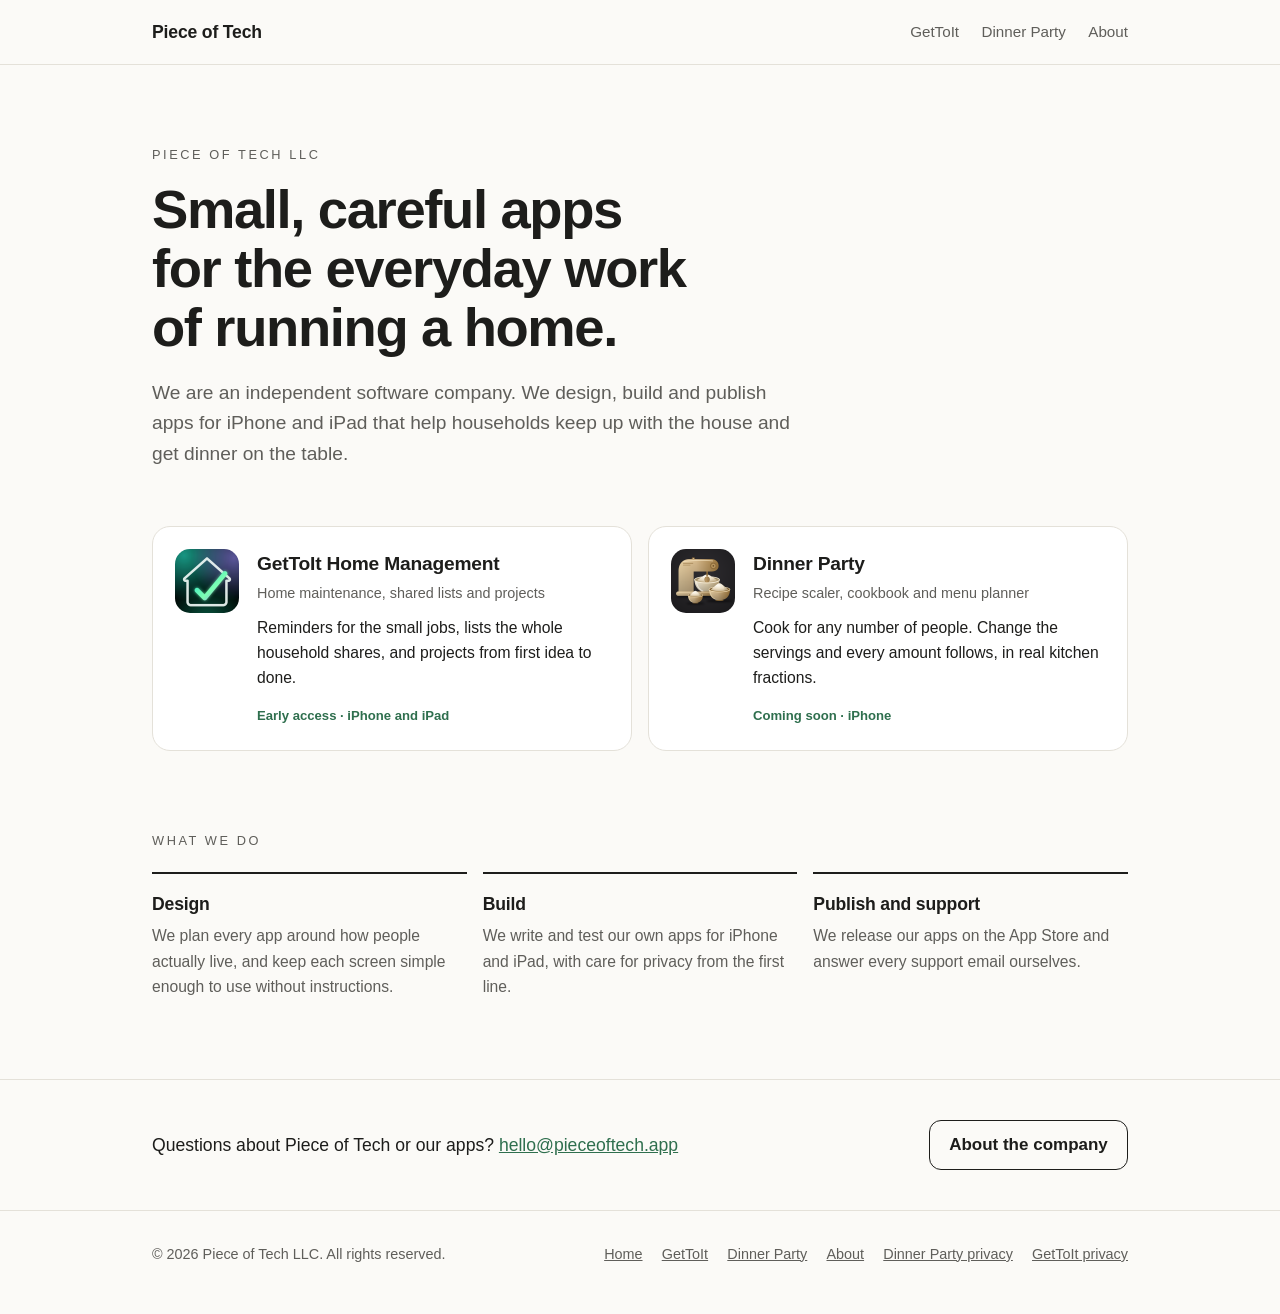
==== commit 4a8fbd95: "fix(site): drop the Contact menu link It opened the same About page as the About link, so it was red" ====
--- a/index.html
+++ b/index.html
@@ -21,7 +21,6 @@
       <a href="/apps/gettoit/">GetToIt</a>
       <a href="/apps/dinner-party/">Dinner Party</a>
       <a href="/about/">About</a>
-      <a href="/about/#contact">Contact</a>
     </nav>
   </div>
 </header>
